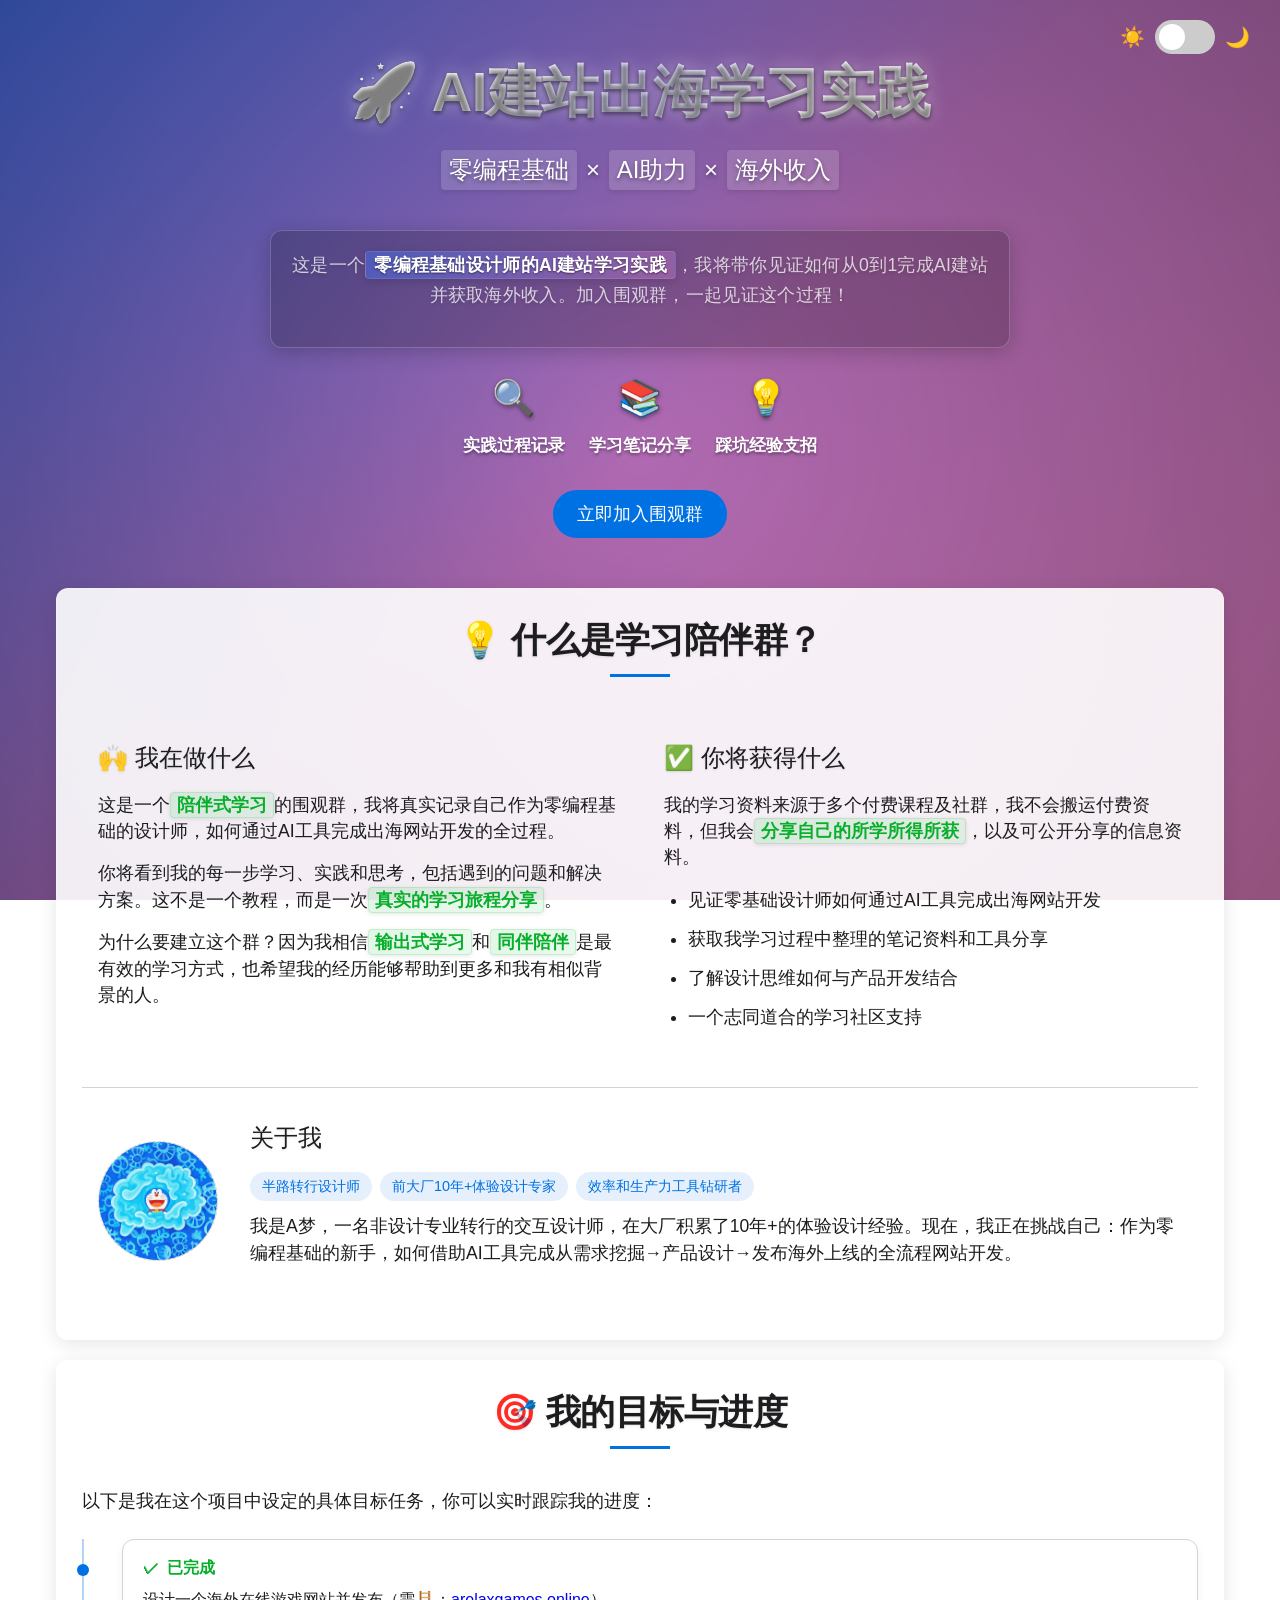
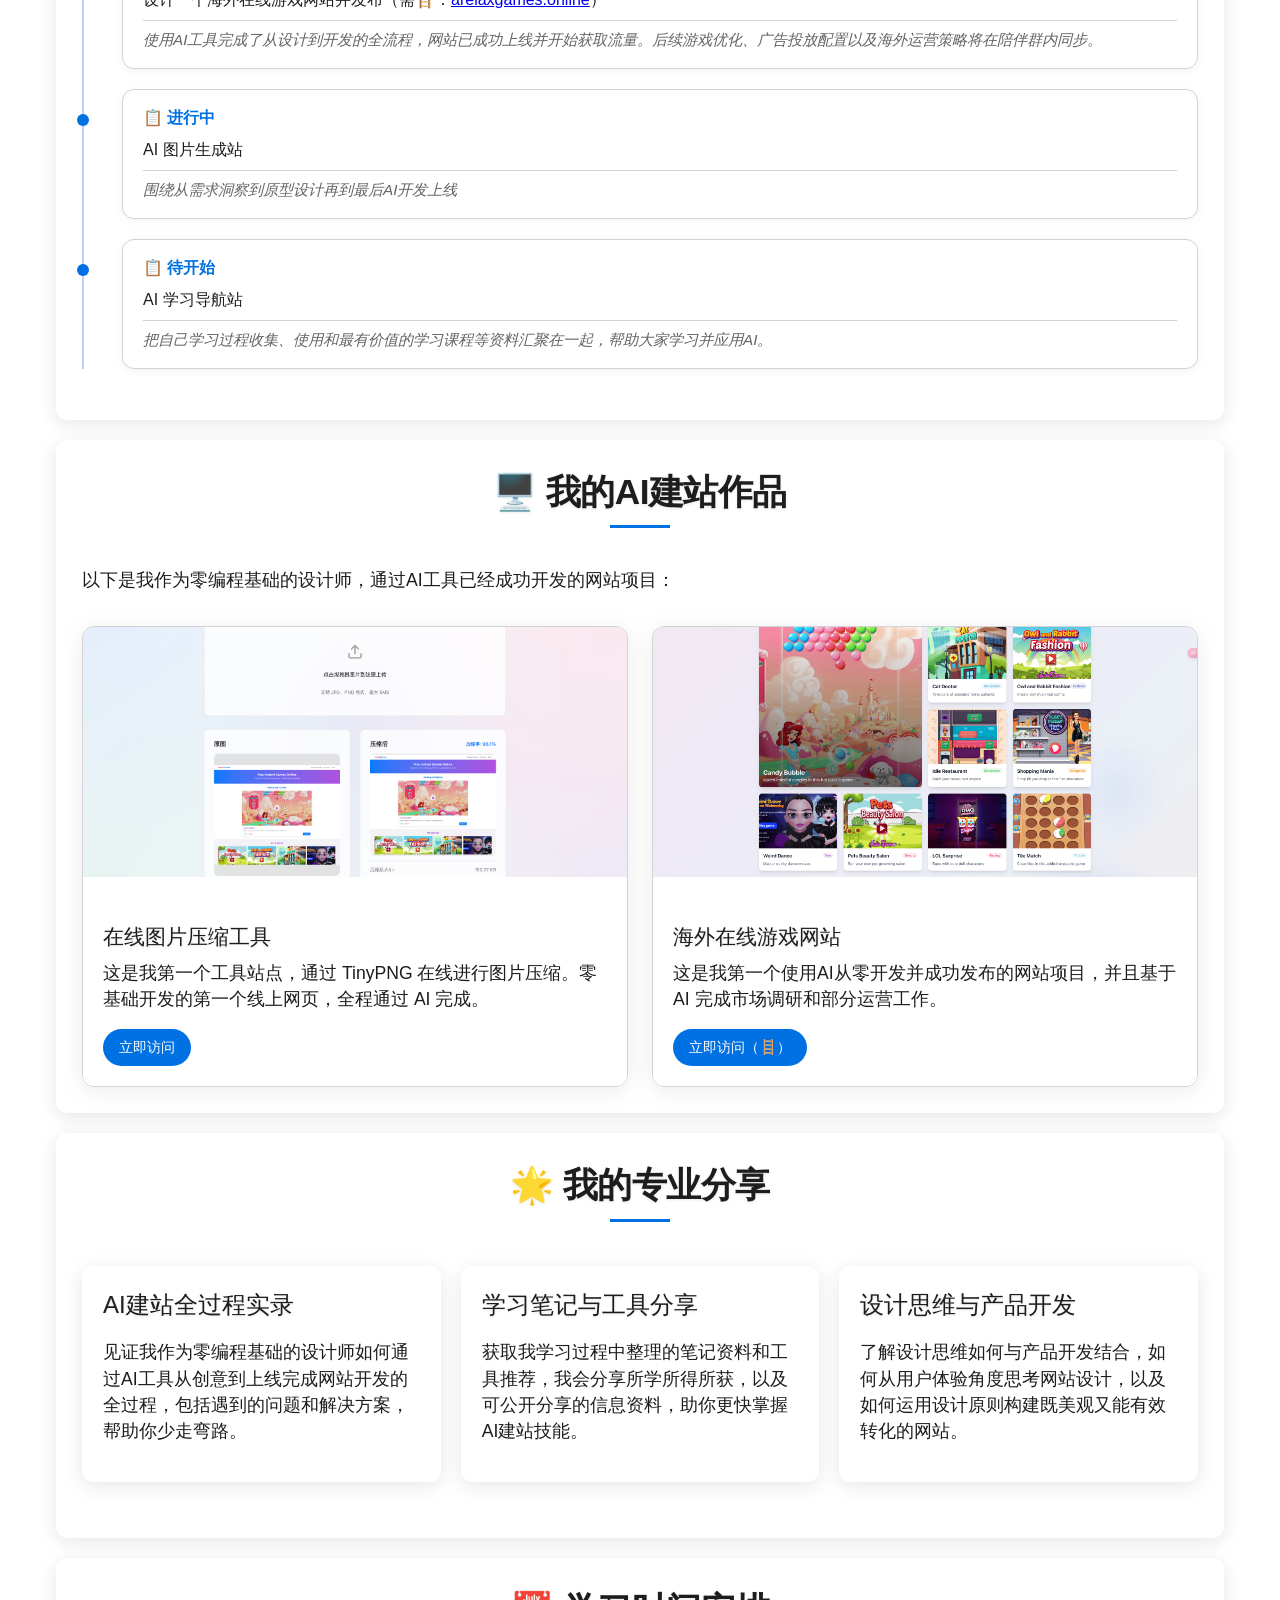
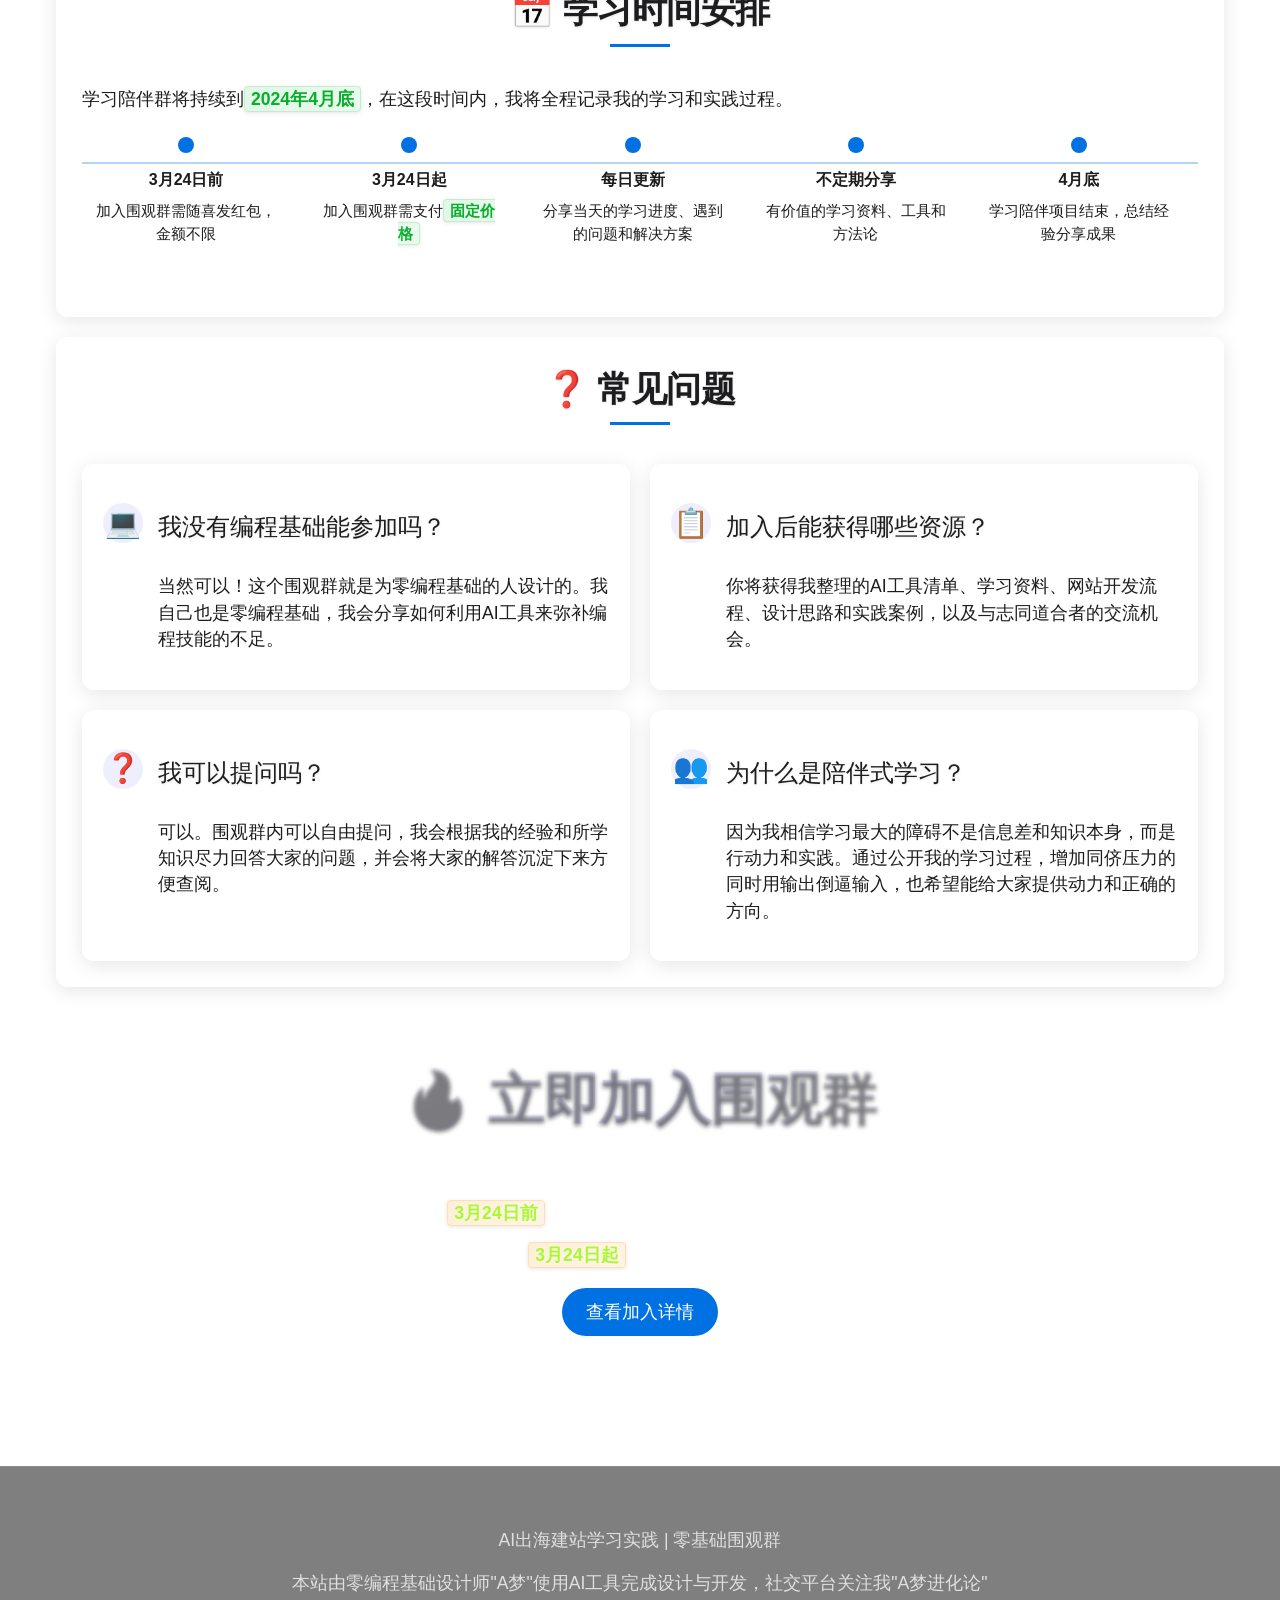
==== index.html @ 11a324f7 "给modal-content增加毛玻璃效果和90%透明度" ====
<!DOCTYPE html>
  <html lang="zh-CN">
  <head>
    <meta charset="UTF-8">
    <meta name="viewport" content="width=device-width, initial-scale=1.0">
    <title>AI出海建站学习实践 - 零基础围观群</title>
    <style>
      :root {
        /* Light Mode Colors */
        --primary-color: #0071e3;
        --secondary-color: #ff6b6b;
        --accent-color: #5e5ce6;
        --success-color: #07af2a;
        --warning-color: #a7fa33;
        --danger-color: #ff3b30;
        --bg-color: rgba(245, 245, 247, 0.8);
        --card-bg: #ffffff;
        --text-color: #1d1d1f;
        --light-text: #646464;
        --border-color: #d2d2d7;
        --border-radius: 12px;
        --box-shadow: 0 4px 24px rgba(0, 0, 0, 0.08);
        --transition: all 0.3s ease;
        --header-gradient-start: #4568dc;
        --header-gradient-mid: #b06ab3;
        --header-gradient-end: #d175b3;
        --highlight-color: #0071e3;
        --hero-text-color: rgba(255, 255, 255, 0.75);
        --glass-bg: rgba(255, 255, 255, 0.9);
        --glass-border: rgba(255, 255, 255, 0.2);
        --glass-shadow: 0 8px 32px rgba(0, 0, 0, 0.1);
        --accent-color-rgb: 94, 92, 230;
        --card-bg-rgb: 255, 255, 255;
      }
      
      [data-theme="dark"] {
        /* Dark Mode Colors */
        --primary-color: #0a84ff;
        --secondary-color: #ff6b6b;
        --accent-color: #bf5af2;
        --success-color: #30d158;
        --warning-color: #ffd60a;
        --danger-color: #ff453a;
        --bg-color: rgba(0, 0, 0, 0.8);
        --card-bg: #1c1c1e;
        --text-color: #ffffff;
        --light-text: #DEDDDE;
        --border-color: #38383a;
        --box-shadow: 0 4px 24px rgba(0, 0, 0, 0.2);
        --header-gradient-start: #000428;
        --header-gradient-mid: #004e92;
        --header-gradient-end: #2c3e50;
        --highlight-color: #ffffff;
        --hero-text-color: rgba(255, 255, 255, 0.95);
        --glass-bg: rgba(30, 30, 30, 0.9);
        --glass-border: rgba(255, 255, 255, 0.1);
        --glass-shadow: 0 8px 32px rgba(0, 0, 0, 0.2);
        --accent-color-rgb: 191, 90, 242;
        --card-bg-rgb: 28, 28, 30;
      }
      
      * {
        margin: 0;
        padding: 0;
        box-sizing: border-box;
      }
      
      html {
        scroll-behavior: smooth;
      }
      
      body {
        font-family: 'SF Pro Display', -apple-system, BlinkMacSystemFont, 'Segoe UI', Roboto, Oxygen, Ubuntu, Cantarell, 'Open Sans', 'Helvetica Neue', sans-serif;
        line-height: 1.5;
        color: var(--text-color);
        background-image: linear-gradient(135deg, var(--header-gradient-start), var(--header-gradient-mid), var(--header-gradient-end));
        background-attachment: fixed;
        background-size: cover;
        background-position: center;
        background-repeat: no-repeat;
        -webkit-font-smoothing: antialiased;
        transition: background-color 0.3s ease, color 0.3s ease;
        overflow-x: hidden;
        min-height: 100vh;
        position: relative;
      }
      
      body::before {
        content: '';
        position: fixed;
        top: 0;
        left: 0;
        width: 100%;
        height: 100%;
        pointer-events: none;
        background: radial-gradient(circle at center, transparent 0%, rgba(0, 0, 0, 0.3) 100%);
        z-index: 1;
      }
      
      .container {
        max-width: 1200px;
        margin: 0 auto;
        padding: 0 24px;
      }
      
      header {
        padding: 50px 0 30px;
        text-align: center;
        position: relative;
        width: 100%;
        transition: background-color 0.3s ease;
        overflow: hidden;
        z-index: 2;
        background: transparent;
        box-shadow: none;
      }
      
      header:before {
        content: none;
      }
      
      .header-content {
        position: relative;
        z-index: 2;
        animation: fadeInUp 1s ease-out;
        display: flex;
        flex-direction: column;
        justify-content: center;
        align-items: center;
        padding-bottom: 20px;
      }
      
      @keyframes fadeInUp {
        from {
          opacity: 0;
          transform: translateY(20px);
        }
        to {
          opacity: 1;
          transform: translateY(0);
        }
      }
      
      @keyframes titleGlow {
        0% {
          text-shadow: 0 0 10px rgba(255, 255, 255, 0.2), 0 0 20px rgba(255, 255, 255, 0.3), 0 0 30px rgba(255, 255, 255, 0.1);
        }
        50% {
          text-shadow: 0 0 15px rgba(255, 255, 255, 0.3), 0 0 25px rgba(255, 255, 255, 0.4), 0 0 35px rgba(255, 255, 255, 0.2);
        }
        100% {
          text-shadow: 0 0 10px rgba(255, 255, 255, 0.4), 0 0 20px rgba(255, 255, 255, 0.3), 0 0 30px rgba(255, 255, 255, 0.1);
        }
      }
      
      h1 {
        font-size: 3.5rem;
        font-weight: 700;
        margin-bottom: 1rem;
        background: linear-gradient(135deg, #ffffff 25%, #e0e0ff 50%, #ffffff 75%);
        -webkit-background-clip: text;
        background-clip: text;
        color: transparent;
        letter-spacing: -0.5px;
        text-shadow: 0 2px 4px rgba(0, 0, 0, 0.5), 0 0 20px rgba(255, 255, 255, 0.4);
        animation: titleGlow 3s ease-in-out infinite;
      }
      
      .subtitle {
        font-size: 1.5rem;
        margin-bottom: 1rem;
        color: white;
        font-weight: 400;
        text-shadow: 0 2px 4px rgba(0, 0, 0, 0.4);
      }
      
      .subtitle span {
        padding: 2px 8px;
        background: rgba(255, 255, 255, 0.15);
        border-radius: 4px;
        box-shadow: 0 2px 5px rgba(0, 0, 0, 0.1);
        display: inline-block;
        margin: 0 2px;
      }
      
      .header-cta {
        margin-top: 2rem;
      }
      
      .main-content {
        position: relative;
        z-index: 2;
        background: transparent;
        padding: 0 16px 40px;
        max-width: 1200px;
        margin: 0 auto;
        transition: var(--transition);
        pointer-events: auto;
      }
      
      @keyframes fadeIn {
        from {
          opacity: 0;
          transform: translateY(20px);
        }
        to {
          opacity: 1;
          transform: translateY(0);
        }
      }
      
      .card {
        background: var(--glass-bg);
        border-radius: var(--border-radius);
        box-shadow: 0 4px 20px rgba(0, 0, 0, 0.1);
        padding: 25px;
        margin-bottom: 20px;
        transition: var(--transition);
        border: 1px solid var(--glass-border);
        position: relative;
        overflow: hidden;
      }
      
      .card:hover {
        transform: translateY(-3px);
        box-shadow: 0 8px 30px rgba(0, 0, 0, 0.15);
      }
      
      .card h2, .card h3 {
        color: var(--text-color);
        text-shadow: 0 1px 3px rgba(0, 0, 0, 0.1);
      }
      
      .card p, .card li {
        color: var(--text-color);
        font-weight: 400;
      }
      
      .card:nth-child(1) { animation-delay: 0.1s; }
      .card:nth-child(2) { animation-delay: 0.2s; }
      .card:nth-child(3) { animation-delay: 0.3s; }
      .card:nth-child(4) { animation-delay: 0.4s; }
      .card:nth-child(5) { animation-delay: 0.5s; }
      
      h2 {
        font-size: 2.2rem;
        margin-bottom: 1.5rem;
        color: var(--text-color);
        font-weight: 600;
        letter-spacing: -0.5px;
      }
      
      h3 {
        font-size: 1.5rem;
        margin: 1.5rem 0 1rem;
        font-weight: 500;
        color: var(--text-color);
      }
      
      p {
        margin-bottom: 1rem;
        font-size: 1.1rem;
        color: var(--hero-text-color);
      }
      
      ul {
        margin-left: 1.5rem;
        margin-bottom: 1.5rem;
      }
      
      li {
        margin-bottom: 0.8rem;
        color: var(--light-text);
        font-size: 1.1rem;
      }
      
      .highlight {
        color: white;
        font-weight: 700;
        text-shadow: 0 1px 2px rgba(0, 0, 0, 0.5);
        background-image: linear-gradient(135deg, rgba(69, 104, 220, 0.6), rgba(176, 106, 179, 0.6));
        backdrop-filter: blur(4px);
        -webkit-backdrop-filter: blur(4px);
        padding: 3px 8px;
        border-radius: 4px;
        box-shadow: 0 2px 8px rgba(0, 0, 0, 0.15);
        border: 1px solid rgba(255, 255, 255, 0.1);
        transition: all 0.3s ease;
      }
      
      .highlight:hover {
        transform: translateY(-1px);
        box-shadow: 0 4px 12px rgba(0, 0, 0, 0.2);
      }
      
      [data-theme="dark"] .highlight {
        background-image: linear-gradient(135deg, rgba(0, 4, 40, 0.7), rgba(0, 78, 146, 0.7));
        box-shadow: 0 2px 8px rgba(0, 0, 0, 0.3);
        border: 1px solid rgba(255, 255, 255, 0.05);
      }
      
      .highlight-warning {
        color: var(--warning-color);
        font-weight: 600;
        background-image: linear-gradient(135deg, rgba(255, 149, 0, 0.15), rgba(255, 149, 0, 0.1));
        backdrop-filter: blur(2px);
        -webkit-backdrop-filter: blur(2px);
        padding: 2px 6px;
        border-radius: 4px;
        box-shadow: 0 1px 4px rgba(0, 0, 0, 0.1);
        border: 1px solid rgba(255, 149, 0, 0.2);
        transition: all 0.3s ease;
      }
      
      .highlight-success {
        color: var(--success-color);
        font-weight: 600;
        background-image: linear-gradient(135deg, rgba(52, 199, 89, 0.15), rgba(52, 199, 89, 0.1));
        backdrop-filter: blur(2px);
        -webkit-backdrop-filter: blur(2px);
        padding: 2px 6px;
        border-radius: 4px;
        box-shadow: 0 1px 4px rgba(0, 0, 0, 0.1);
        border: 1px solid rgba(52, 199, 89, 0.2);
        transition: all 0.3s ease;
      }
      
      .highlight-warning:hover, .highlight-success:hover {
        transform: translateY(-1px);
        box-shadow: 0 2px 8px rgba(0, 0, 0, 0.15);
      }
      
      [data-theme="dark"] .highlight-warning {
        background-image: linear-gradient(135deg, rgba(255, 149, 0, 0.2), rgba(255, 149, 0, 0.1));
        border: 1px solid rgba(255, 149, 0, 0.15);
      }
      
      [data-theme="dark"] .highlight-success {
        background-image: linear-gradient(135deg, rgba(52, 199, 89, 0.2), rgba(52, 199, 89, 0.1));
        border: 1px solid rgba(52, 199, 89, 0.15);
      }
      
      .cta-section {
        text-align: center;
        padding: 50px 0;
      }
      
      .qr-codes {
        display: flex;
        justify-content: center;
        flex-wrap: wrap;
        gap: 40px;
        margin-top: 30px;
      }
      
      .qr-code {
        text-align: center;
      }
      
      .qr-placeholder {
        width: 200px;
        height: 300px;
        background-color: rgba(128, 128, 128, 0.1);
        border-radius: var(--border-radius);
        display: flex;
        flex-direction: column;
        align-items: center;
        justify-content: center;
        margin-bottom: 16px;
        border: 1px dashed var(--border-color);
        overflow: hidden;
      }
      
      .qr-placeholder img {
        width: 100%;
        height: 100%;
        object-fit: contain;
      }
      
      .qr-text {
        font-size: 1rem;
        color: var(--light-text);
        margin-top: 8px;
      }
      
      .timeline {
        position: relative;
        margin: 40px 0;
        padding-left: 40px;
      }
      
      .timeline::before {
        content: "";
        position: absolute;
        left: 0;
        top: 0;
        bottom: 0;
        width: 2px;
        background-color: var(--primary-color);
        opacity: 0.3;
      }
      
      .timeline-item {
        position: relative;
        margin-bottom: 32px;
      }
      
      .timeline-item::before {
        content: "";
        position: absolute;
        left: -40px;
        top: 8px;
        width: 12px;
        height: 12px;
        border-radius: 50%;
        background-color: var(--primary-color);
      }
      
      .timeline-date {
        font-weight: 600;
        margin-bottom: 8px;
        color: var(--text-color);
      }
      
      .timeline-content {
        color: var(--light-text);
      }
      
      footer {
        text-align: center;
        padding: 60px 0;
        color: white;
        font-size: 1rem;
        background-color: rgba(0, 0, 0, 0.5);
        backdrop-filter: blur(10px);
        -webkit-backdrop-filter: blur(10px);
        margin-top: 40px;
        transition: background-color 0.3s ease;
        position: relative;
        z-index: 10;
        border-top: 1px solid rgba(255, 255, 255, 0.1);
      }
      
      footer h2 {
        color: white;
      }
      
      .button {
        display: inline-block;
        background-color: var(--primary-color);
        color: white;
        padding: 12px 24px;
        border-radius: 30px;
        text-decoration: none;
        font-weight: 500;
        transition: var(--transition);
        font-size: 1.1rem;
        cursor: pointer;
        border: none;
        position: relative;
        overflow: hidden;
        z-index: 1;
      }
      
      .button:before {
        content: '';
        position: absolute;
        top: 0;
        left: 0;
        width: 0;
        height: 100%;
        background: var(--accent-color);
        transition: all 0.4s ease-in-out;
        z-index: -1;
        border-radius: 30px;
      }
      
      .button:hover {
        transform: translateY(-2px);
        box-shadow: 0 7px 15px rgba(0, 0, 0, 0.2);
      }
      
      .button:hover:before {
        width: 100%;
      }
      
      .button-secondary {
        background-color: transparent;
        border: 1px solid var(--primary-color);
        color: var(--primary-color);
      }
      
      .button-secondary:hover {
        background-color: rgba(0, 113, 227, 0.1);
      }
      
      .grid {
        display: grid;
        grid-template-columns: repeat(auto-fit, minmax(300px, 1fr));
        gap: 20px;
        margin: 30px 0;
      }
      
      .grid-item {
        background: var(--glass-bg);
        backdrop-filter: blur(10px);
        -webkit-backdrop-filter: blur(10px);
        border-radius: var(--border-radius);
        box-shadow: 0 4px 20px rgba(0, 0, 0, 0.1);
        padding: 20px;
        transition: var(--transition);
        border: 1px solid var(--glass-border);
        position: relative;
        overflow: hidden;
      }
      
      .grid-item:hover {
        transform: translateY(-3px);
        box-shadow: 0 8px 30px rgba(0, 0, 0, 0.15);
      }
      
      .grid-item:nth-child(1) { animation-delay: 0.1s; }
      .grid-item:nth-child(2) { animation-delay: 0.2s; }
      .grid-item:nth-child(3) { animation-delay: 0.3s; }
      .grid-item:nth-child(4) { animation-delay: 0.4s; }
      
      .grid-item h3 {
        margin-top: 0;
      }
      
      .portfolio {
        display: grid;
        grid-template-columns: repeat(2, 1fr);
        gap: 24px;
        margin-top: 32px;
      }
      
      .portfolio-item {
        border-radius: var(--border-radius);
        overflow: hidden;
        box-shadow: var(--box-shadow);
        transition: var(--transition);
        border: 1px solid var(--border-color);
      }
      
      .portfolio-item:hover {
        transform: translateY(-5px);
        box-shadow: 0 8px 30px rgba(0, 0, 0, 0.12);
      }
      
      .portfolio-link {
        display: block;
        text-decoration: none;
        color: inherit;
      }
      
      .portfolio-image {
        width: 100%;
        height: 250px;
        background-color: rgba(128, 128, 128, 0.1);
        display: flex;
        align-items: center;
        justify-content: center;
        color: var(--light-text);
        cursor: pointer;
        position: relative;
        overflow: hidden;
      }
      
      .portfolio-image img {
        width: 100%;
        height: 100%;
        object-fit: cover;
        transition: transform 0.3s ease;
      }
      
      .portfolio-item:hover .portfolio-image img {
        transform: scale(1.05);
        filter: brightness(1.05);
      }
      
      .portfolio-content {
        padding: 20px;
        background-color: var(--card-bg);
        transition: background-color 0.3s ease;
      }
      
      .portfolio-title {
        font-size: 1.3rem;
        margin-bottom: 8px;
        font-weight: 500;
      }
      
      .tasks-timeline {
        position: relative;
        padding-left: 40px;
        margin: 25px 0;
      }
      
      .tasks-timeline::before {
        content: "";
        position: absolute;
        left: 0;
        top: 0;
        bottom: 0;
        width: 2px;
        background-color: var(--primary-color);
        opacity: 0.3;
      }
      
      .task-item {
        position: relative;
        margin-bottom: 20px;
        padding: 16px 20px;
        background-color: var(--card-bg);
        border-radius: var(--border-radius);
        box-shadow: 0 2px 8px rgba(0, 0, 0, 0.05);
        transition: var(--transition), background-color 0.3s ease;
        border: 1px solid var(--border-color);
      }
      
      .task-item:hover {
        box-shadow: 0 4px 12px rgba(0, 0, 0, 0.1);
      }
      
      .task-item::before {
        content: "";
        position: absolute;
        left: -46px;
        top: 24px;
        width: 12px;
        height: 12px;
        border-radius: 50%;
        background-color: var(--primary-color);
        z-index: 1;
      }
      
      .task-status {
        font-weight: 600;
        color: var(--primary-color);
        margin-bottom: 8px;
        display: flex;
        align-items: center;
      }
      
      .task-status.completed {
        color: var(--success-color);
      }
      
      .task-status.in-progress {
        color: var(--primary-color);
      }
      
      .task-status.completed::before {
        content: "✓";
        display: inline-block;
        margin-right: 8px;
        font-weight: bold;
      }
      
      .task-status.in-progress::before {
        content: "⟳";
        display: inline-color;
        margin-right: 8px;
        font-weight: bold;
      }
      
      .task-text {
        color: var(--text-color);
        font-weight: 500;
      }
      
      .task-note {
        margin-top: 8px;
        padding-top: 8px;
        border-top: 1px solid var(--border-color);
        font-size: 0.95rem;
        color: var(--light-text);
        font-style: italic;
      }
      
      .modal {
        display: none;
        position: fixed;
        z-index: 100;
        left: 0;
        top: 0;
        width: 100%;
        height: 100%;
        background-color: rgba(0, 0, 0, 0.5);
        align-items: center;
        justify-content: center;
      }
      
      .modal-content {
        background-color: rgba(var(--card-bg-rgb, 255, 255, 255), 0.9);
        backdrop-filter: blur(10px);
        -webkit-backdrop-filter: blur(10px);
        border-radius: var(--border-radius);
        padding: 40px;
        max-width: 700px;
        width: 90%;
        text-align: center;
        position: relative;
        transition: background-color 0.3s ease;
        max-height: 90vh;
        overflow-y: auto;
        border: 1px solid var(--glass-border);
        box-shadow: 0 10px 30px rgba(0, 0, 0, 0.15);
      }
      
      .close-modal {
        position: absolute;
        top: 20px;
        right: 20px;
        font-size: 24px;
        cursor: pointer;
        color: var(--light-text);
      }
      
      .section-title {
        text-align: center;
        margin-bottom: 25px;
      }
      
      .section-title h2 {
        display: inline-block;
        position: relative;
      }
      
      .section-title h2::after {
        content: "";
        position: absolute;
        bottom: -10px;
        left: 50%;
        transform: translateX(-50%);
        width: 60px;
        height: 3px;
        background-color: var(--primary-color);
      }
      
      .profile {
        display: flex;
        align-items: center;
        margin-bottom: 32px;
        padding:0 16px;
      }
      
      .profile-image {
        width: 120px;
        height: 120px;
        border-radius: 50%;
        background-color: rgba(128, 128, 128, 0.1);
        display: flex;
        align-items: center;
        justify-content: center;
        margin-right: 32px;
        flex-shrink: 0;
        border: 1px dashed var(--border-color);
        overflow: hidden;
      }
      
      .profile-image img {
        width: 100%;
        height: 100%;
        object-fit: cover;
      }
      
      .profile-info h3 {
        margin-top: 0;
      }
      
      .sticky-cta {
        position: fixed;
        bottom: 24px;
        right: 24px;
        z-index: 90;
        opacity: 0;
        visibility: hidden;
        transform: translateY(20px);
        transition: opacity 0.3s ease, transform 0.3s ease, visibility 0.3s;
      }
      
      .sticky-cta.visible {
        opacity: 1;
        visibility: visible;
        transform: translateY(0);
      }
      
      .flex-row {
        display: flex;
        gap: 32px;
        margin: 40px 0;
      }
      
      .flex-col {
        flex: 1;
      }
      
      .intro-section {
        display: flex;
        flex-wrap: wrap;
        gap: 48px;
        padding-left: 16px;
        padding-right: 16px;
      }
      
      .intro-left {
        flex: 1;
        min-width: 300px;
      }
      
      .intro-right {
        flex: 1;
        min-width: 300px;
      }
      
      .modal-qr-container {
        display: flex;
        justify-content: center;
        gap: 20px;
        margin-top: 20px;
        flex-wrap: wrap;
      }
      
      .qr-code {
        text-align: center;
        flex: 1;
        min-width: 160px;
        max-width: 250px;
      }
      
      .qr-placeholder {
        width: 100%;
        height: auto;
        aspect-ratio: 2/3;
        max-height: 300px;
        background-color: rgba(128, 128, 128, 0.1);
        border-radius: var(--border-radius);
        display: flex;
        flex-direction: column;
        align-items: center;
        justify-content: center;
        margin-bottom: 16px;
        border: 1px dashed var(--border-color);
        overflow: hidden;
      }
      
      .qr-placeholder img {
        width: 100%;
        height: 100%;
        object-fit: contain;
      }
      
      .qr-text {
        font-size: 1rem;
        color: var(--light-text);
        margin-top: 8px;
      }
      
      .theme-switch-wrapper {
        position: fixed;
        top: 20px;
        right: 20px;
        z-index: 100;
        display: flex;
        align-items: center;
      }
      
      .theme-switch {
        display: inline-block;
        height: 34px;
        position: relative;
        width: 60px;
      }
      
      .theme-switch input {
        display: none;
      }
      
      .slider {
        background-color: #ccc;
        bottom: 0;
        cursor: pointer;
        left: 0;
        position: absolute;
        right: 0;
        top: 0;
        transition: .4s;
        border-radius: 34px;
      }
      
      .slider:before {
        background-color: white;
        bottom: 4px;
        content: "";
        height: 26px;
        left: 4px;
        position: absolute;
        transition: .4s;
        width: 26px;
        border-radius: 50%;
      }
      
      input:checked + .slider {
        background-color: var(--primary-color);
      }
      
      input:checked + .slider:before {
        transform: translateX(26px);
      }
      
      .theme-icon {
        margin: 0 10px;
        font-size: 20px;
      }
      
      .value-prop {
        margin-top: 1.5rem;
        display: flex;
        justify-content: center;
        gap: 24px;
        flex-wrap: wrap;
      }
      
      .value-item {
        display: flex;
        flex-direction: column;
        align-items: center;
        text-align: center;
        max-width: 180px;
      }
      
      .value-icon {
        font-size: 2.2rem;
        margin-bottom: 0.5rem;
        color: white;
        text-shadow: 0 2px 4px rgba(0, 0, 0, 0.4);
        transition: transform 0.3s ease;
      }
      
      .value-item:hover .value-icon {
        transform: scale(1.1);
      }
      
      .value-text {
        font-weight: 600;
        font-size: 1.05rem;
        color: white;
        text-shadow: 0 2px 3px rgba(0, 0, 0, 0.4);
      }
      
      .hero-description {
        max-width: 740px;
        margin: 0 auto;
        font-size: 1.2rem;
        margin-top: 1.5rem;
        color: var(--hero-text-color);
        text-shadow: 0 2px 4px rgba(0, 0, 0, 0.2);
        line-height: 1.7;
        font-weight: 500;
        letter-spacing: 0.3px;
        padding: 20px;
        background: rgba(0, 0, 0, 0.2);
        border-radius: var(--border-radius);
        border: 1px solid rgba(255, 255, 255, 0.2);
        box-shadow: 0 4px 20px rgba(0, 0, 0, 0.2);
      }
      
      .badge {
        display: inline-block;
        padding: 4px 12px;
        border-radius: 20px;
        font-size: 0.9rem;
        font-weight: 500;
        margin-right: 8px;
        margin-bottom: 8px;
      }
      
      .badge-primary {
        background-color: rgba(0, 113, 227, 0.1);
        color: var(--primary-color);
      }
      
      .badge-success {
        background-color: rgba(52, 199, 89, 0.1);
        color: var(--success-color);
      }
      
      .badge-warning {
        background-color: rgba(255, 149, 0, 0.1);
        color: var(--warning-color);
      }
      
      .tags {
        display: flex;
        flex-wrap: wrap;
        margin-bottom: 4px;
      }
      
      .divider {
        height: 1px;
        background-color: var(--border-color);
        margin: 32px 0;
      }
      
      .portfolio-actions {
        display: flex;
        justify-content: space-between;
        align-items: center;
        margin-top: 16px;
      }
      
      .visit-button {
        display: inline-block;
        padding: 8px 16px;
        background-color: var(--primary-color);
        color: white;
        text-decoration: none;
        border-radius: 20px;
        font-size: 0.9rem;
        transition: var(--transition);
      }
      
      .visit-button:hover {
        background-color: var(--accent-color);
        transform: translateY(-2px);
      }
      
      /* Image lightbox */
      .lightbox {
        display: none;
        position: fixed;
        z-index: 1000;
        left: 0;
        top: 0;
        width: 100%;
        height: 100%;
        background-color: rgba(0, 0, 0, 0.9);
        align-items: center;
        justify-content: center;
      }
      
      .lightbox-content {
        max-width: 90%;
        max-height: 90%;
      }
      
      .lightbox-content img {
        width: 100%;
        height: 100%;
        object-fit: contain;
      }
      
      .close-lightbox {
        position: absolute;
        top: 20px;
        right: 30px;
        font-size: 30px;
        color: white;
        cursor: pointer;
      }
      
      /* Image upload instructions */
      .image-instructions {
        background-color: rgba(var(--accent-color-rgb), 0.1);
        border-radius: var(--border-radius);
        padding: 16px;
        margin-top: 16px;
        border: 1px dashed var(--border-color);
      }
      
      .image-instructions h4 {
        margin-top: 0;
        margin-bottom: 8px;
        color: var(--accent-color);
      }
      
      .image-instructions ul {
        margin-bottom: 0;
      }
      
      /* Improved timeline with arrows - horizontal for desktop */
      .horizontal-timeline {
        display: flex;
        justify-content: space-between;
        margin: 25px 0;
        position: relative;
        flex-wrap: wrap;
      }
      
      .horizontal-timeline::before {
        content: "";
        position: absolute;
        left: 0;
        top: 25px;
        width: 100%;
        height: 2px;
        background-color: var(--primary-color);
        opacity: 0.3;
        z-index: 0;
      }
      
      .horizontal-timeline-item {
        position: relative;
        flex: 1;
        min-width: 150px;
        text-align: center;
        padding: 0 25px 0 10px;
        margin-bottom: 20px;
        z-index: 1;
      }
      
      .horizontal-timeline-marker {
        width: 16px;
        height: 16px;
        border-radius: 50%;
        background-color: var(--primary-color);
        margin: 0 auto 15px;
        position: relative;
        z-index: 2;
      }
      
      .horizontal-timeline-date {
        font-weight: 600;
        margin-bottom: 8px;
        color: var(--text-color);
      }
      
      .horizontal-timeline-content {
        color: var(--text-color);
        font-size: 0.95rem;
      }
      
      /* Enhanced FAQ items with icons - responsive layout */
      .faq-container {
        display: grid;
        grid-template-columns: repeat(auto-fill, minmax(450px, 1fr));
        gap: 20px;
        margin-top: 25px;
      }
      
      .faq-item {
        background: var(--glass-bg);
        backdrop-filter: blur(10px);
        -webkit-backdrop-filter: blur(10px);
        border-radius: var(--border-radius);
        padding: 20px;
        box-shadow: 0 4px 20px rgba(0, 0, 0, 0.1);
        transition: var(--transition);
        border: 1px solid var(--glass-border);
        position: relative;
        overflow: hidden;
        height: 100%;
      }
      
      .faq-item:hover {
        transform: translateY(-3px);
        box-shadow: 0 8px 30px rgba(0, 0, 0, 0.15);
      }
      
      .faq-icon {
        font-size: 1.5rem;
        color: var(--primary-color);
        margin-right: 15px;
        width: 40px;
        height: 40px;
        background-color: rgba(var(--accent-color-rgb), 0.1);
        border-radius: 50%;
        display: flex;
        align-items: center;
        justify-content: center;
        flex-shrink: 0;
        transition: transform 0.3s ease, background-color 0.3s ease;
      }
      
      .faq-emoji {
        font-size: 1.8rem;
      }
      
      .faq-header {
        display: flex;
        align-items: center;
        margin-bottom: 12px;
      }
      
      .faq-content {
        padding-left: 55px;
      }
      
      .faq-item:hover .faq-icon {
        transform: scale(1.1) rotate(5deg);
        background-color: rgba(var(--accent-color-rgb), 0.2);
      }
      
      /* Payment QR Code styles */
      .payment-info {
        display: none;
        margin-top: 20px;
        padding: 20px;
        background-color: var(--card-bg);
        border-radius: var(--border-radius);
        border: 1px solid var(--border-color);
      }
      
      .payment-qr {
        display: flex;
        justify-content: center;
        margin: 20px 0;
      }
      
      .payment-note {
        text-align: center;
        color: var(--light-text);
        font-size: 0.9rem;
        margin-top: 10px;
      }
      
      @media (max-width: 768px) {
        h1 {
          font-size: 2.5rem;
        }
        
        h2 {
          font-size: 1.8rem;
        }
        
        header {
          padding: 40px 0 20px;
          height: auto;
        }
        
        .header-content {
          padding: 0 20px 20px;
        }
        
        .main-content {
          margin-top: 0;
          padding-top: 0;
        }
        
        .portfolio {
          grid-template-columns: 1fr;
        }
        
        .profile {
          flex-direction: column;
          text-align: center;
        }
        
        .profile-image {
          margin-right: 0;
          margin-bottom: 16px;
        }
        
        .card {
          padding: 24px;
        }
        
        .flex-row {
          flex-direction: column;
        }
        
        .modal-qr-container {
          gap: 16px;
        }
        
        .qr-code {
          min-width: 130px;
          max-width: 45%;
        }
        
        .qr-placeholder {
          aspect-ratio: 1/1.5;
        }
        
        .theme-switch-wrapper {
          top: 10px;
          right: 10px;
        }
        
        .horizontal-timeline {
          flex-direction: column;
        }
        
        .horizontal-timeline::before {
          width: 2px;
          height: 100%;
          left: 7px;
          top: 0;
        }
        
        .horizontal-timeline-item {
          text-align: left;
          padding-left: 30px;
          margin-bottom: 30px;
        }
        
        .horizontal-timeline-marker {
          position: absolute;
          left: 0;
          top: 0;
          margin: 0;
        }
        
        .faq-container {
          grid-template-columns: 1fr;
        }
        
        .hero-description {
          font-size: 1rem;
          padding: 15px;
          margin-top: 1rem;
        }
        
        .value-prop {
          margin-top: 1rem;
          gap: 15px;
        }
        
        .value-item {
          max-width: 100px;
        }
        
        .value-icon {
          font-size: 1.8rem;
        }
        
        .value-text {
          font-size: 0.9rem;
        }
      }
      
      /* 添加低高度屏幕适配 */
      @media (max-height: 700px) {
        .modal-content {
          padding: 30px 25px;
        }
        
        .modal-qr-container {
          margin-top: 15px;
        }
        
        .qr-placeholder {
          aspect-ratio: 1/1;
          max-height: 180px;
        }
        
        .qr-text {
          font-size: 0.9rem;
          margin-top: 5px;
        }
        
        .payment-note {
          font-size: 0.85rem;
        }
      }
    </style>
  </head>
  <body>
    <!-- Theme Switch -->
    <div class="theme-switch-wrapper">
      <span class="theme-icon">☀️</span>
      <label class="theme-switch">
        <input type="checkbox" id="theme-toggle">
        <span class="slider"></span>
      </label>
      <span class="theme-icon">🌙</span>
    </div>
    
    <header>
      <div class="container header-content">
        <h1>🚀 AI建站出海学习实践</h1>
        <p class="subtitle"><span>零编程基础</span> × <span>AI助力</span> × <span>海外收入</span></p>
        
        <div class="hero-description">
          <p>这是一个<span class="highlight">零编程基础设计师的AI建站学习实践</span>，我将带你见证如何从0到1完成AI建站并获取海外收入。加入围观群，一起见证这个过程！</p>
        </div>
        
        <div class="value-prop">
          <div class="value-item">
            <div class="value-icon">🔍</div>
            <div class="value-text">实践过程记录</div>
          </div>
          <div class="value-item">
            <div class="value-icon">📚</div>
            <div class="value-text">学习笔记分享</div>
          </div>
          <div class="value-item">
            <div class="value-icon">💡</div>
            <div class="value-text">踩坑经验支招</div>
          </div>
        </div>
        
        <div class="header-cta">
          <button class="button" onclick="openModal()">立即加入围观群</button>
        </div>
      </div>
    </header>
    
    <div class="container main-content">
      <div class="card">
        <div class="section-title">
          <h2>💡 什么是学习陪伴群？</h2>
        </div>
        <div class="intro-section">
          <div class="intro-left">
            <h3>🙌 我在做什么</h3>
            <p>这是一个<span class="highlight-success">陪伴式学习</span>的围观群，我将真实记录自己作为零编程基础的设计师，如何通过AI工具完成出海网站开发的全过程。</p>
            <p>你将看到我的每一步学习、实践和思考，包括遇到的问题和解决方案。这不是一个教程，而是一次<span class="highlight-success">真实的学习旅程分享</span>。</p>
            <p>为什么要建立这个群？因为我相信<span class="highlight-success">输出式学习</span>和<span class="highlight-success">同伴陪伴</span>是最有效的学习方式，也希望我的经历能够帮助到更多和我有相似背景的人。</p>
          </div>
          
          <div class="intro-right">
            <h3>✅ 你将获得什么</h3>
            <p>我的学习资料来源于多个付费课程及社群，我不会搬运付费资料，但我会<span class="highlight-success">分享自己的所学所得所获</span>，以及可公开分享的信息资料。</p>
            <ul>
              <li>见证零基础设计师如何通过AI工具完成出海网站开发</li>
              <li>获取我学习过程中整理的笔记资料和工具分享</li>
              <li>了解设计思维如何与产品开发结合</li>
              <li>一个志同道合的学习社区支持</li>
            </ul>
          </div>
        </div>
        
        <div class="divider"></div>
        
        <div class="profile">
          <div class="profile-image">
            <img id="profileImg" src="images/profile-photo.png" alt="个人头像">
            <div class="image-placeholder-text">头像</div>
          </div>
          <div class="profile-info">
            <h3>关于我</h3>
            <div class="tags">
              <span class="badge badge-primary">半路转行设计师</span>
              <span class="badge badge-primary">前大厂10年+体验设计专家</span>
              <span class="badge badge-primary">效率和生产力工具钻研者</span>
            </div>
            <p>我是A梦，一名非设计专业转行的交互设计师，在大厂积累了10年+的体验设计经验。现在，我正在挑战自己：作为零编程基础的新手，如何借助AI工具完成从需求挖掘→产品设计→发布海外上线的全流程网站开发。</p>
          </div>
        </div>
      </div>
      
      <div class="card">
        <div class="section-title">
          <h2>🎯 我的目标与进度</h2>
        </div>
        <p>以下是我在这个项目中设定的具体目标任务，你可以实时跟踪我的进度：</p>
        <div class="tasks-timeline">
          <div class="task-item">
            <div class="task-status completed">已完成</div>
            <div class="task-text">设计一个海外在线游戏网站并发布（需🪜：<a href="https://relaxgames.online" target="_blank">arelaxgames.online</a>）</div>
            <div class="task-note">使用AI工具完成了从设计到开发的全流程，网站已成功上线并开始获取流量。后续游戏优化、广告投放配置以及海外运营策略将在陪伴群内同步。</div>
          </div>
          <div class="task-item">
            <div class="task-status">📋 进行中</div>
            <div class="task-text">AI 图片生成站</div>
            <div class="task-note">围绕从需求洞察到原型设计再到最后AI开发上线</div>
          </div>
          <div class="task-item">
            <div class="task-status">📋 待开始</div>
            <div class="task-text">AI 学习导航站</div>
            <div class="task-note">把自己学习过程收集、使用和最有价值的学习课程等资料汇聚在一起，帮助大家学习并应用AI。</div>
          </div>
        </div>
      </div>
      
      <div class="card">
        <div class="section-title">
          <h2>🖥️ 我的AI建站作品</h2>
        </div>
        <p>以下是我作为零编程基础的设计师，通过AI工具已经成功开发的网站项目：</p>
        <div class="portfolio">
          <div class="portfolio-item">
            <div class="portfolio-image" onclick="openLightbox('portfolio1')">
              <img id="portfolio1Img" src="images/placeholder-project1.png" alt="海外在线游戏网站截图">
              <div class="image-placeholder-text">海外在线游戏网站截图</div>
            </div>
            <div class="portfolio-content">
              <h3 class="portfolio-title">在线图片压缩工具</h3>
              <p>这是我第一个工具站点，通过 TinyPNG 在线进行图片压缩。零基础开发的第一个线上网页，全程通过 AI 完成。</p>
              <div class="portfolio-actions">
                <a href="https://your-game-website-url.com" target="_blank" class="visit-button">立即访问</a>
              </div>
            </div>
          </div>
          <div class="portfolio-item">
            <div class="portfolio-image" onclick="openLightbox('portfolio2')">
              <img id="portfolio2Img" src="images/placeholder-project2.png" alt="第二个网站项目截图">
              <div class="image-placeholder-text">第二个网站项目截图</div>
            </div>
            <div class="portfolio-content">
              <h3 class="portfolio-title">海外在线游戏网站</h3>
              <p>这是我第一个使用AI从零开发并成功发布的网站项目，并且基于 AI 完成市场调研和部分运营工作。</p>
              <div class="portfolio-actions">
                <a href="https://your-portfolio-website-url.com" target="_blank" class="visit-button">立即访问（🪜）</a>
              </div>
            </div>
          </div>
        </div>
      </div>
      
      <div class="card">
        <div class="section-title">
          <h2>🌟 我的专业分享</h2>
        </div>
        <div class="grid">
          <div class="grid-item">
            <h3>AI建站全过程实录</h3>
            <p>见证我作为零编程基础的设计师如何通过AI工具从创意到上线完成网站开发的全过程，包括遇到的问题和解决方案，帮助你少走弯路。</p>
          </div>
          <div class="grid-item">
            <h3>学习笔记与工具分享</h3>
            <p>获取我学习过程中整理的笔记资料和工具推荐，我会分享所学所得所获，以及可公开分享的信息资料，助你更快掌握AI建站技能。</p>
          </div>
          <div class="grid-item">
            <h3>设计思维与产品开发</h3>
            <p>了解设计思维如何与产品开发结合，如何从用户体验角度思考网站设计，以及如何运用设计原则构建既美观又能有效转化的网站。</p>
          </div>
        </div>
      </div>
      
      <div class="card">
        <div class="section-title">
          <h2>📅 学习时间安排</h2>
        </div>
        <p>学习陪伴群将持续到<span class="highlight-success">2024年4月底</span>，在这段时间内，我将全程记录我的学习和实践过程。</p>
        
        <div class="horizontal-timeline">
          <div class="horizontal-timeline-item">
            <div class="horizontal-timeline-marker"></div>
            <div class="horizontal-timeline-date">3月24日前</div>
            <div class="horizontal-timeline-content">加入围观群需随喜发红包，金额不限</div>
          </div>
          <div class="horizontal-timeline-item">
            <div class="horizontal-timeline-marker"></div>
            <div class="horizontal-timeline-date">3月24日起</div>
            <div class="horizontal-timeline-content">加入围观群需支付<span class="highlight-success">固定价格</span></div>
          </div>
          <div class="horizontal-timeline-item">
            <div class="horizontal-timeline-marker"></div>
            <div class="horizontal-timeline-date">每日更新</div>
            <div class="horizontal-timeline-content">分享当天的学习进度、遇到的问题和解决方案</div>
          </div>
          <div class="horizontal-timeline-item">
            <div class="horizontal-timeline-marker"></div>
            <div class="horizontal-timeline-date">不定期分享</div>
            <div class="horizontal-timeline-content">有价值的学习资料、工具和方法论</div>
          </div>
          <div class="horizontal-timeline-item">
            <div class="horizontal-timeline-marker"></div>
            <div class="horizontal-timeline-date">4月底</div>
            <div class="horizontal-timeline-content">学习陪伴项目结束，总结经验分享成果</div>
          </div>
        </div>
      </div>
      
      <div class="card">
        <div class="section-title">
          <h2>❓ 常见问题</h2>
        </div>
        
        <div class="faq-container">
          <div class="faq-item">
            <div class="faq-header">
              <div class="faq-icon">
                <span class="faq-emoji">💻</span>
              </div>
              <h3>我没有编程基础能参加吗？</h3>
            </div>
            <div class="faq-content">
              <p>当然可以！这个围观群就是为零编程基础的人设计的。我自己也是零编程基础，我会分享如何利用AI工具来弥补编程技能的不足。</p>
            </div>
          </div>
          
          <div class="faq-item">
            <div class="faq-header">
              <div class="faq-icon">
                <span class="faq-emoji">📋</span>
              </div>
              <h3>加入后能获得哪些资源？</h3>
            </div>
            <div class="faq-content">
              <p>你将获得我整理的AI工具清单、学习资料、网站开发流程、设计思路和实践案例，以及与志同道合者的交流机会。</p>
            </div>
          </div>
          
          <div class="faq-item">
            <div class="faq-header">
              <div class="faq-icon">
                <span class="faq-emoji">❓</span>
              </div>
              <h3>我可以提问吗？</h3>
            </div>
            <div class="faq-content">
              <p>可以。围观群内可以自由提问，我会根据我的经验和所学知识尽力回答大家的问题，并会将大家的解答沉淀下来方便查阅。</p>
            </div>
          </div>
          
          <div class="faq-item">
            <div class="faq-header">
              <div class="faq-icon">
                <span class="faq-emoji">👥</span>
              </div>
              <h3>为什么是陪伴式学习？</h3>
            </div>
            <div class="faq-content">
              <p>因为我相信学习最大的障碍不是信息差和知识本身，而是行动力和实践。通过公开我的学习过程，增加同侪压力的同时用输出倒逼输入，也希望能给大家提供动力和正确的方向。</p>
            </div>
          </div>
        </div>
      </div>
      
      <div class="cta-section">
        <h1>🔥 立即加入围观群</h1>
        <p>添加我的微信，备注"AI建站"，即可加入围观群</p>
        <p><span class="highlight-warning">3月24日前</span>：随喜发红包即可加入（金额不限）</p>
        <p><span class="highlight-warning">3月24日起</span>：固定价格加入</p>
        
        <div style="margin-top: 20px;">
          <button class="button" onclick="openModal()">查看加入详情</button>
        </div>
      </div>
    </div>
    
    <footer>
      <div class="container">
        <p>AI出海建站学习实践 | 零基础围观群</p>
        <p>本站由零编程基础设计师"A梦"使用AI工具完成设计与开发，社交平台关注我"A梦进化论"</p>
      </div>
    </footer>
    
    <!-- Modal -->
    <div id="joinModal" class="modal">
      <div class="modal-content">
        <span class="close-modal" onclick="closeModal()">&times;</span>
        <h2>加入AI出海建站围观群</h2>
        
        
        <div class="modal-qr-container">
          <div class="qr-code">
            <div class="qr-placeholder">
              <img id="modalWechatQRCode" src="images/wechat-qr.png" alt="微信二维码">
              <div class="image-placeholder-text">微信二维码</div>
            </div>
            <p class="qr-text">扫码添加微信</p>
            <p class="qr-text">备注：<span class="highlight-success">围观</span></p>
          </div>
          
          <div class="qr-code">
            <div class="qr-placeholder">
              <img id="modalPaymentQRCode" src="images/payment-qr.png" alt="付款二维码">
              <div class="image-placeholder-text">付款二维码</div>
            </div>
            <p class="qr-text">付款二维码</p>
          </div>
        </div>
        
        <div style="margin-top: 24px;">
          <p class="payment-note" ><span class="highlight-success">3月24日前</span>：随喜发红包即可加入（金额不限）</p>
          <p class="payment-note" ><span class="highlight-success">3月24日起</span>：固定价格加入</p>
          <p class="payment-note" style="margin-top: 10px;">支付成功后，请将付款截图发送给我，我会在 3月23日 周日将你拉入群</p>
        </div>
        
        <button class="button" style="margin-top: 24px;" onclick="closeModal()">我知道了</button>
      </div>
    </div>
    
    <!-- Sticky CTA Button -->
    <div class="sticky-cta">
      <button class="button" onclick="openModal()">加入围观群</button>
    </div>
    
    <!-- Lightbox for portfolio images -->
    <div id="lightbox" class="lightbox">
      <span class="close-lightbox" onclick="closeLightbox()">&times;</span>
      <div class="lightbox-content">
        <img id="lightboxImg" src="" alt="项目大图">
      </div>
    </div>
    
    <script>
      // Theme Toggle
      const themeToggle = document.getElementById('theme-toggle');
      
      // Check for saved theme preference or use preferred color scheme
      const savedTheme = localStorage.getItem('theme');
      const prefersDark = window.matchMedia('(prefers-color-scheme: dark)').matches;
      
      // Set initial theme
      if (savedTheme === 'dark' || (!savedTheme && prefersDark)) {
        document.body.setAttribute('data-theme', 'dark');
        themeToggle.checked = true;
      }
      
      // Theme switch event listener
      themeToggle.addEventListener('change', function() {
        if (this.checked) {
          document.body.setAttribute('data-theme', 'dark');
          localStorage.setItem('theme', 'dark');
        } else {
          document.body.removeAttribute('data-theme');
          localStorage.setItem('theme', 'light');
        }
      });
      
      // Modal Functions
      function openModal() {
        document.getElementById('joinModal').style.display = 'flex';
      }
      
      function closeModal() {
        document.getElementById('joinModal').style.display = 'none';
      }
      
      // Close modal when clicking outside of it
      window.onclick = function(event) {
        const modal = document.getElementById('joinModal');
        if (event.target === modal) {
          closeModal();
        }
      }
      
      // Lightbox Functions
      function openLightbox(imageId) {
        const lightbox = document.getElementById('lightbox');
        const lightboxImg = document.getElementById('lightboxImg');
        const sourceImg = document.getElementById(imageId + 'Img');
        
        lightboxImg.src = sourceImg.src;
        lightbox.style.display = 'flex';
        
        // Prevent body scrolling when lightbox is open
        document.body.style.overflow = 'hidden';
      }
      
      function closeLightbox() {
        document.getElementById('lightbox').style.display = 'none';
        document.body.style.overflow = 'auto';
      }
      
      // Close lightbox when clicking outside the image
      document.getElementById('lightbox').addEventListener('click', function(event) {
        if (event.target === this) {
          closeLightbox();
        }
      });
      
      // Handle image loading
      document.addEventListener('DOMContentLoaded', function() {
        // Check if images are loaded, if not, show placeholders
        const images = document.querySelectorAll('img');
        
        images.forEach(img => {
          // Show placeholder text if image fails to load
          img.addEventListener('error', function() {
            this.style.display = 'none';
            this.nextElementSibling.style.display = 'block';
          });
          
          // Hide placeholder text when image loads successfully
          img.addEventListener('load', function() {
            this.style.display = 'block';
            if (this.nextElementSibling && this.nextElementSibling.classList.contains('image-placeholder-text')) {
              this.nextElementSibling.style.display = 'none';
            }
          });
        });
        
        // Handle scroll for sticky CTA button
        const stickyCta = document.querySelector('.sticky-cta');
        const scrollThreshold = window.innerHeight * 0.5; // Show after scrolling 50% of viewport height
        
        window.addEventListener('scroll', function() {
          if (window.scrollY > scrollThreshold) {
            stickyCta.classList.add('visible');
          } else {
            stickyCta.classList.remove('visible');
          }
        });
        
        // Check initial scroll position
        if (window.scrollY > scrollThreshold) {
          stickyCta.classList.add('visible');
        }
      });
      
      // Unified CTA Functions - removing the separate toggle functions
      function toggleQRCode() {
        openModal();
      }
      
      function togglePayment() {
        openModal();
      }
    </script>
  </body>
</html>
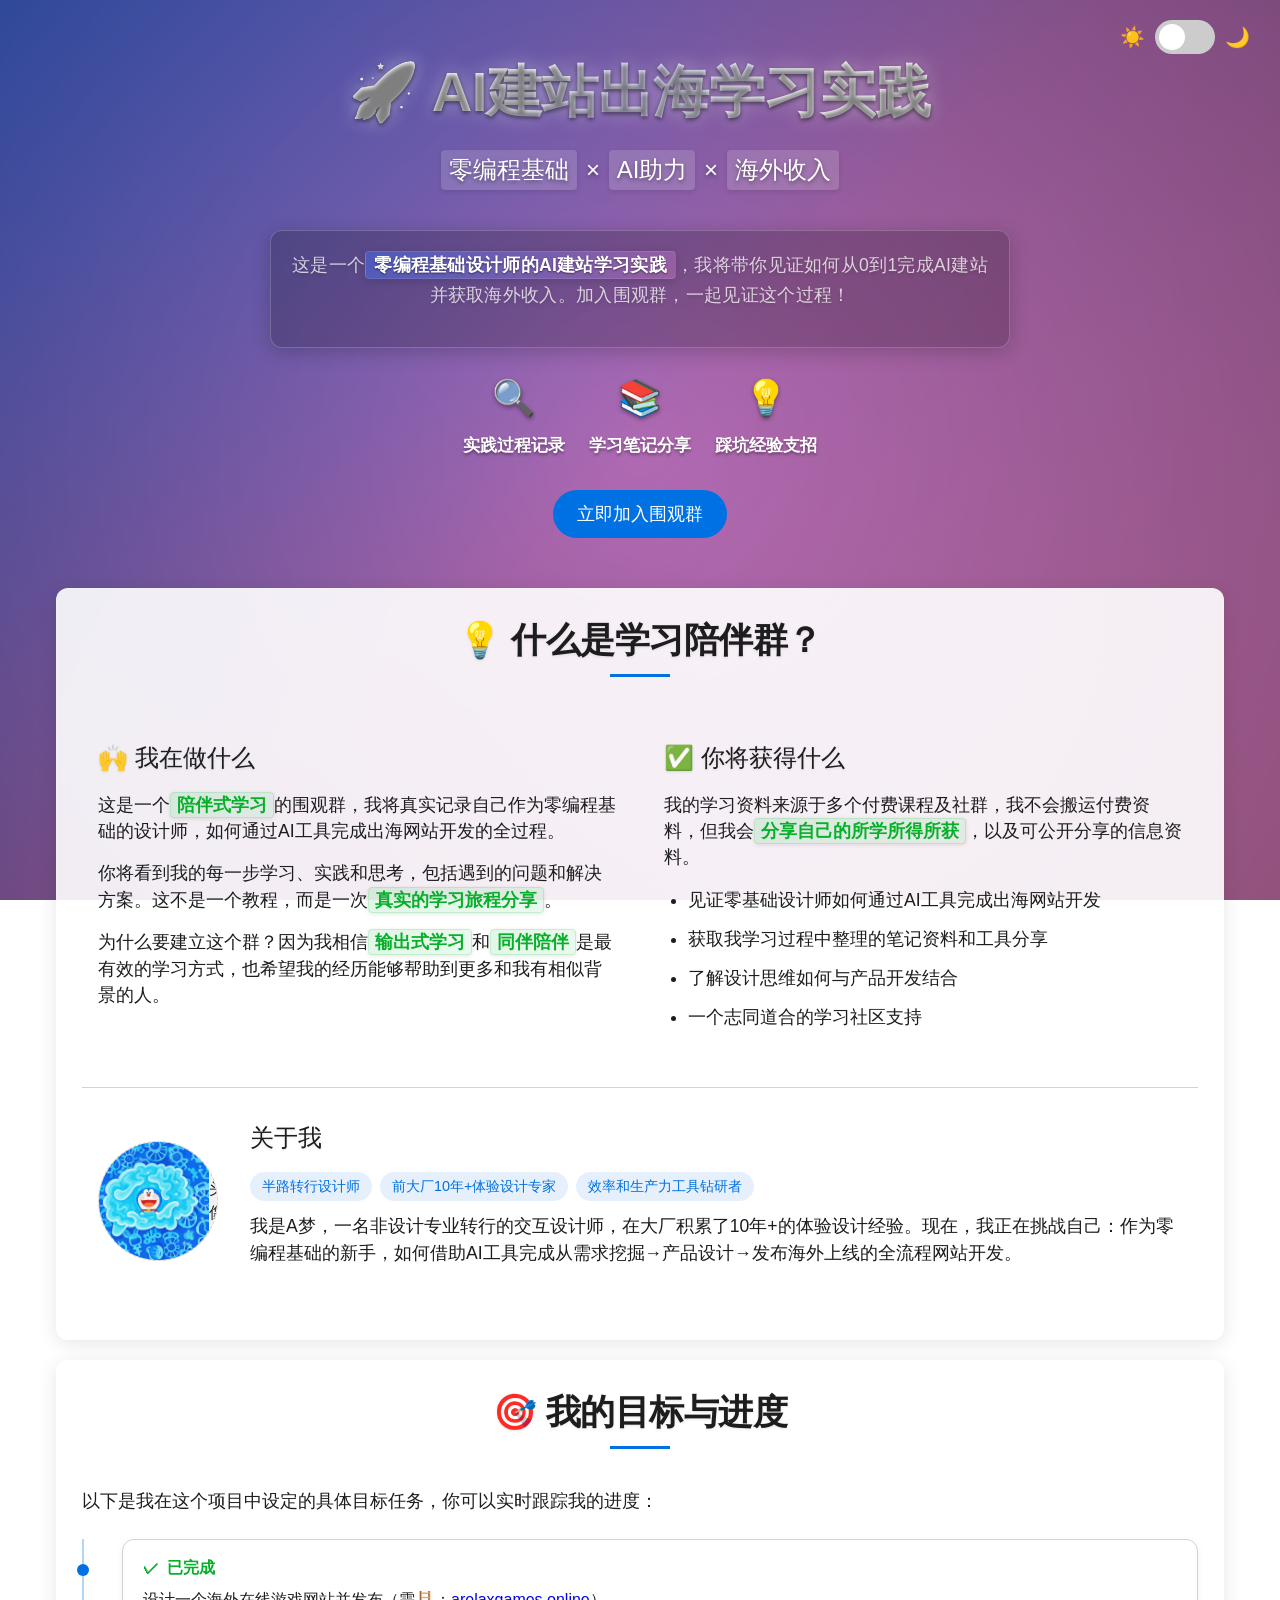
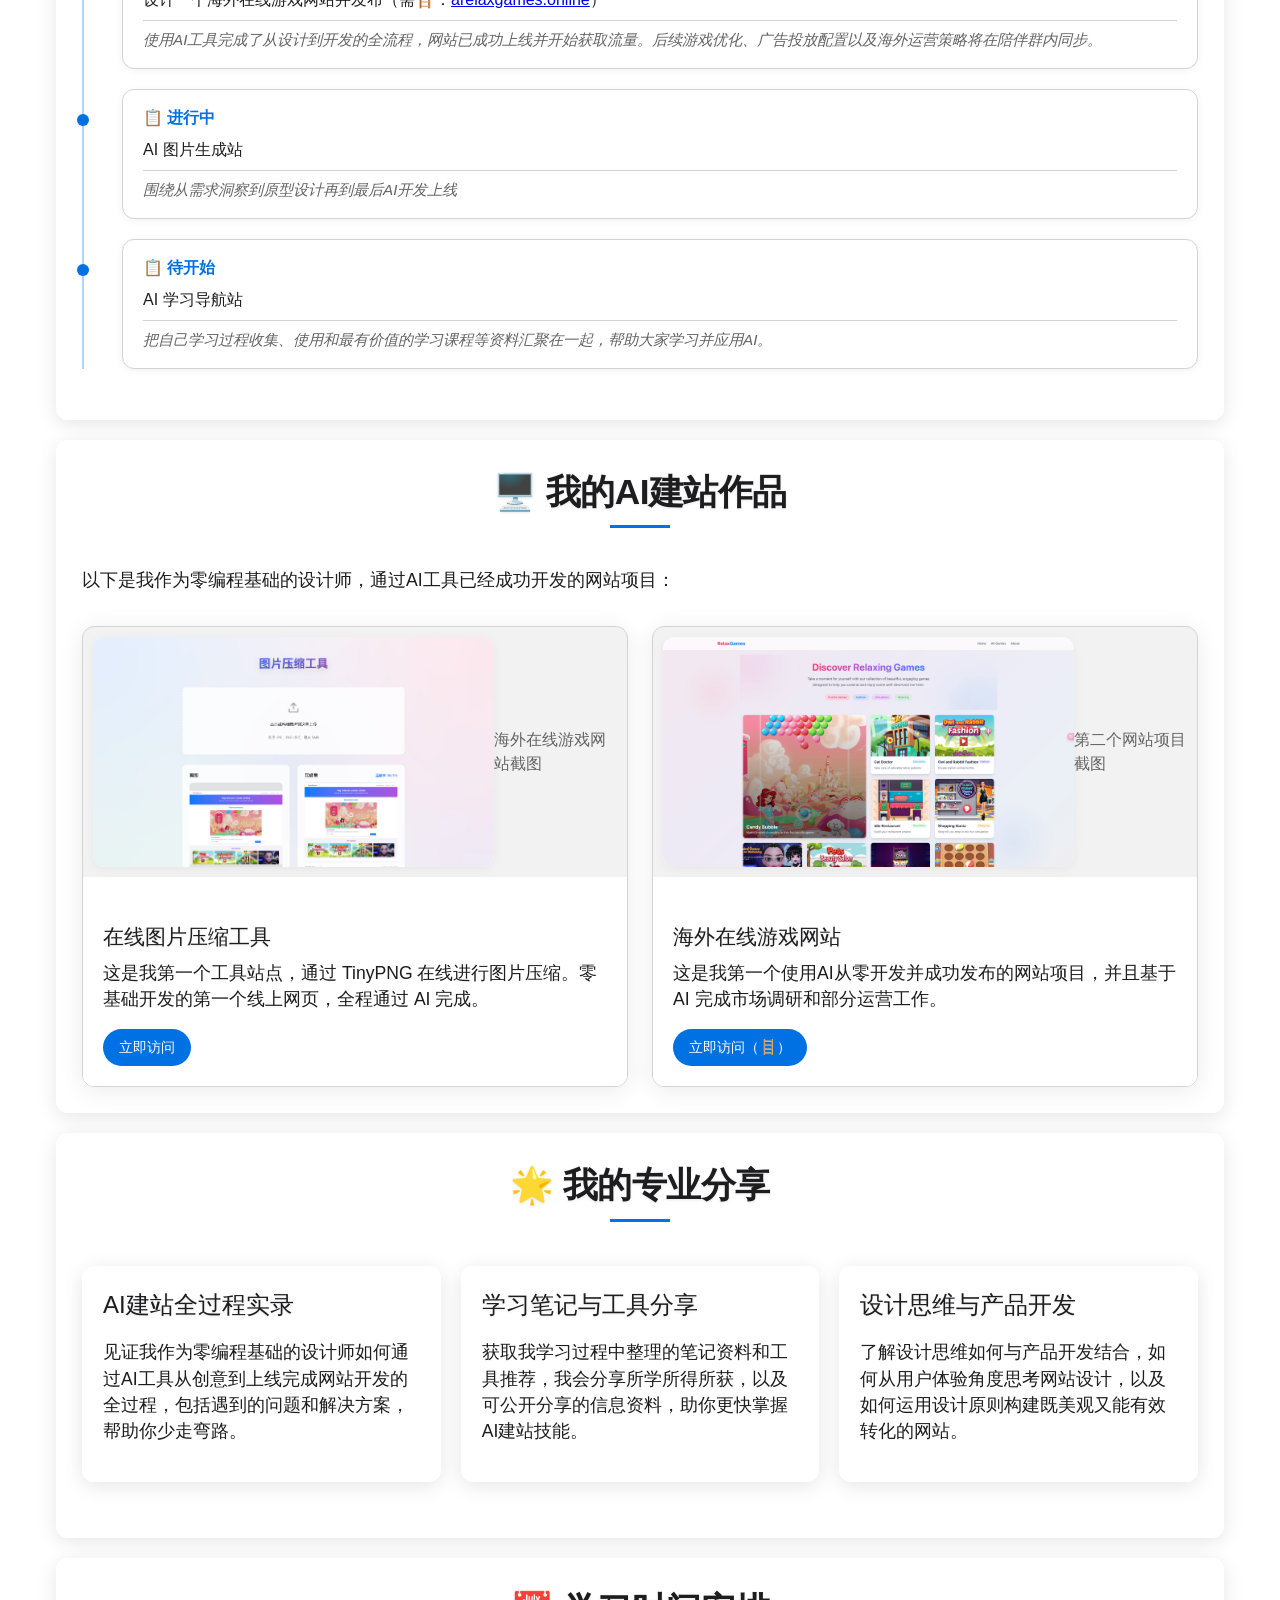
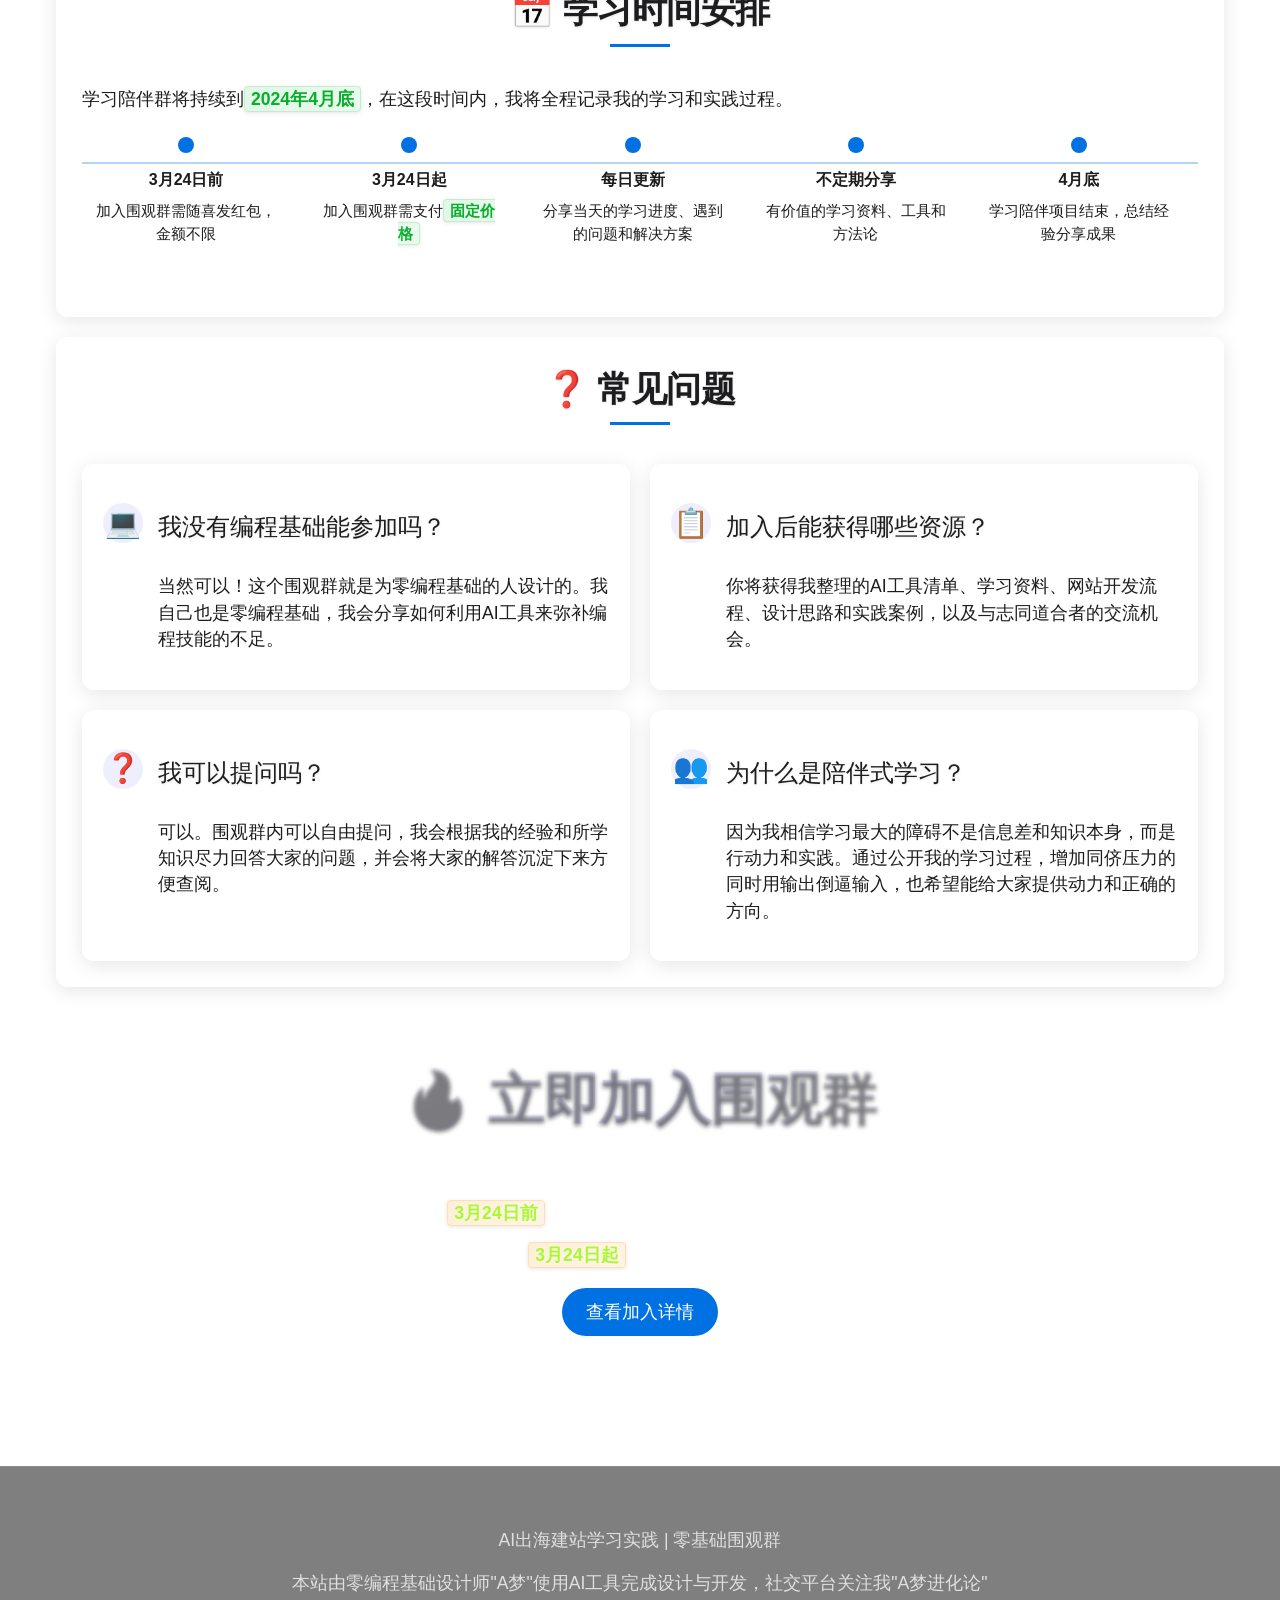
==== commit 77ef02db: "修改portfolio图片显示样式，设置为宽度100%并显示图片顶部" ====
--- a/index.html
+++ b/index.html
@@ -565,18 +565,28 @@
         cursor: pointer;
         position: relative;
         overflow: hidden;
+        padding: 10px;
       }
       
       .portfolio-image img {
         width: 100%;
         height: 100%;
         object-fit: cover;
+        object-position: top center;
         transition: transform 0.3s ease;
+        border-radius: var(--border-radius);
+        background-color: #ffffff;
+        box-shadow: 0 2px 10px rgba(0, 0, 0, 0.05);
+      }
+      
+      [data-theme="dark"] .portfolio-image img {
+        background-color: #2c2c2e;
+        box-shadow: 0 2px 10px rgba(0, 0, 0, 0.2);
       }
       
       .portfolio-item:hover .portfolio-image img {
-        transform: scale(1.05);
-        filter: brightness(1.05);
+        transform: scale(1.02);
+        filter: brightness(1.03);
       }
       
       .portfolio-content {
@@ -1481,7 +1491,7 @@
               <h3 class="portfolio-title">在线图片压缩工具</h3>
               <p>这是我第一个工具站点，通过 TinyPNG 在线进行图片压缩。零基础开发的第一个线上网页，全程通过 AI 完成。</p>
               <div class="portfolio-actions">
-                <a href="https://your-game-website-url.com" target="_blank" class="visit-button">立即访问</a>
+                <a href="https://a-image-compress.vercel.app/" target="_blank" class="visit-button">立即访问</a>
               </div>
             </div>
           </div>
@@ -1494,7 +1504,7 @@
               <h3 class="portfolio-title">海外在线游戏网站</h3>
               <p>这是我第一个使用AI从零开发并成功发布的网站项目，并且基于 AI 完成市场调研和部分运营工作。</p>
               <div class="portfolio-actions">
-                <a href="https://your-portfolio-website-url.com" target="_blank" class="visit-button">立即访问（🪜）</a>
+                <a href="https://relaxgames.online/" target="_blank" class="visit-button">立即访问（🪜）</a>
               </div>
             </div>
           </div>
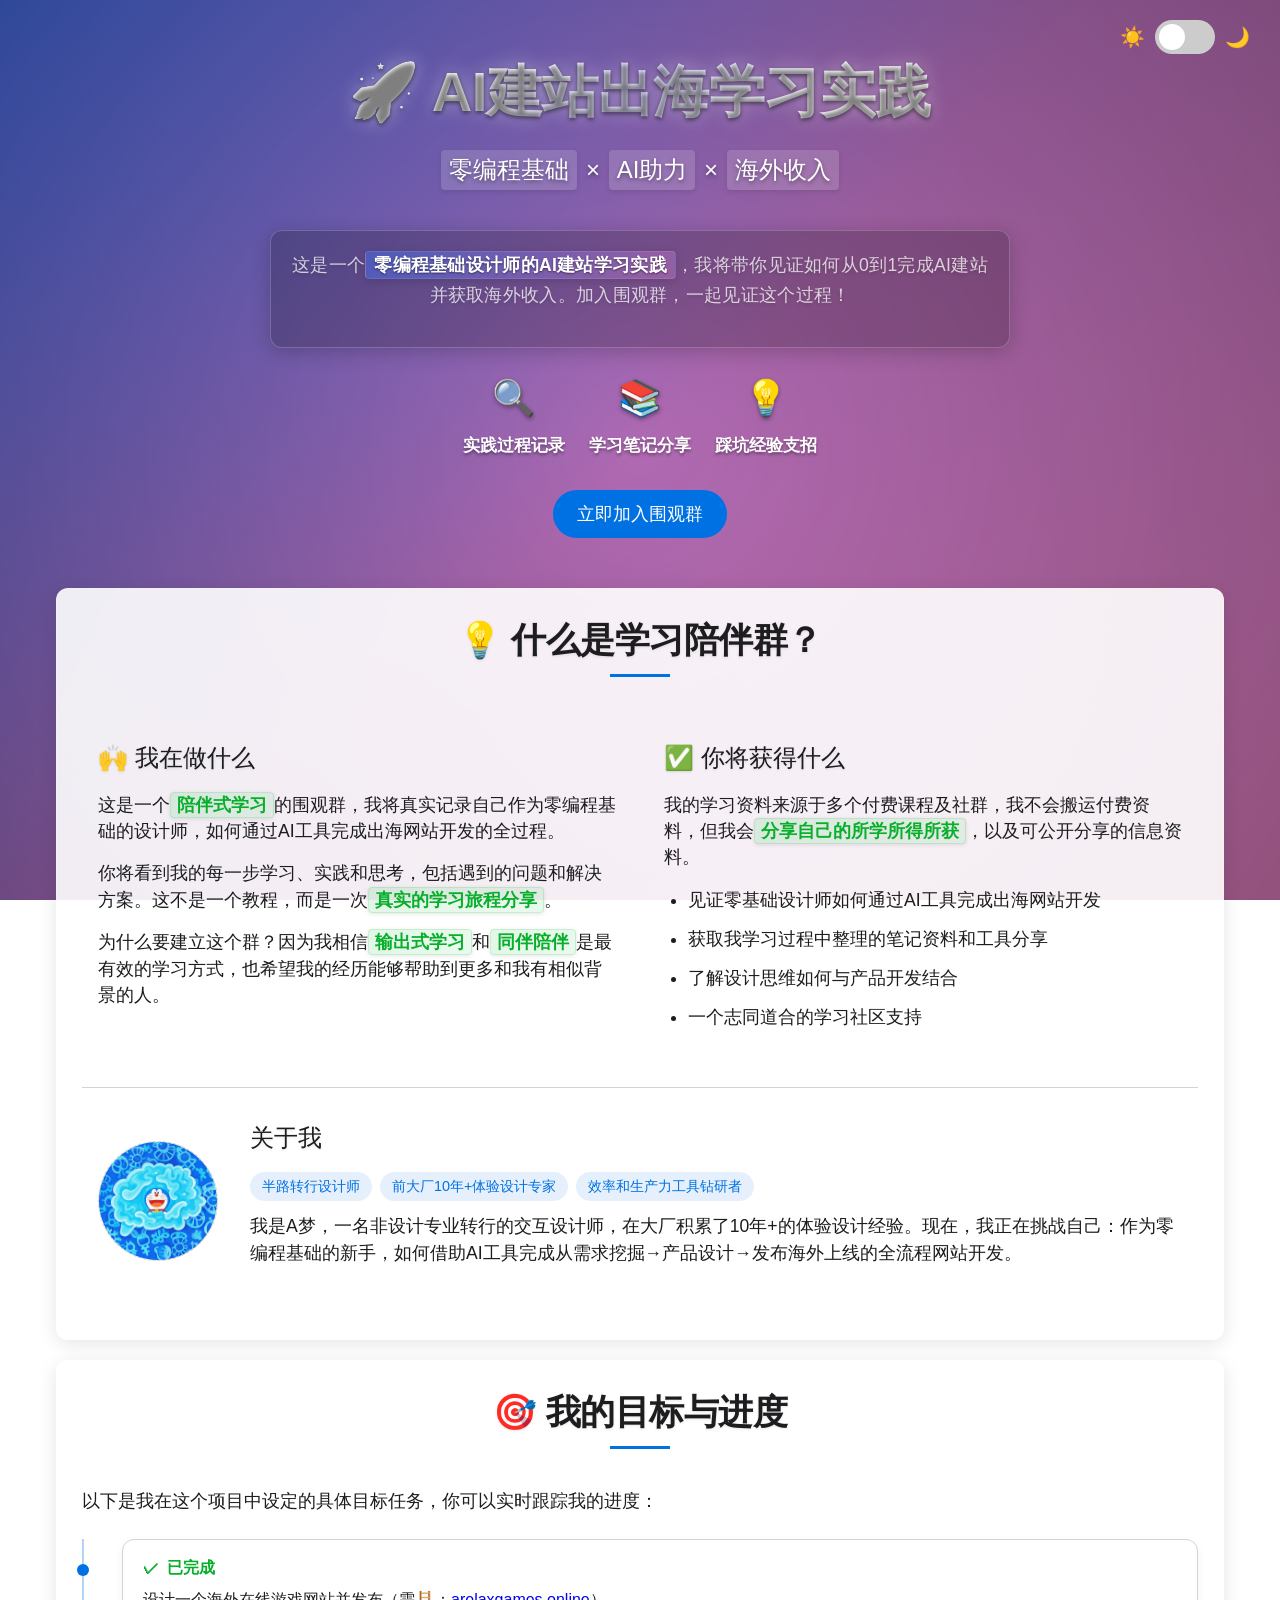
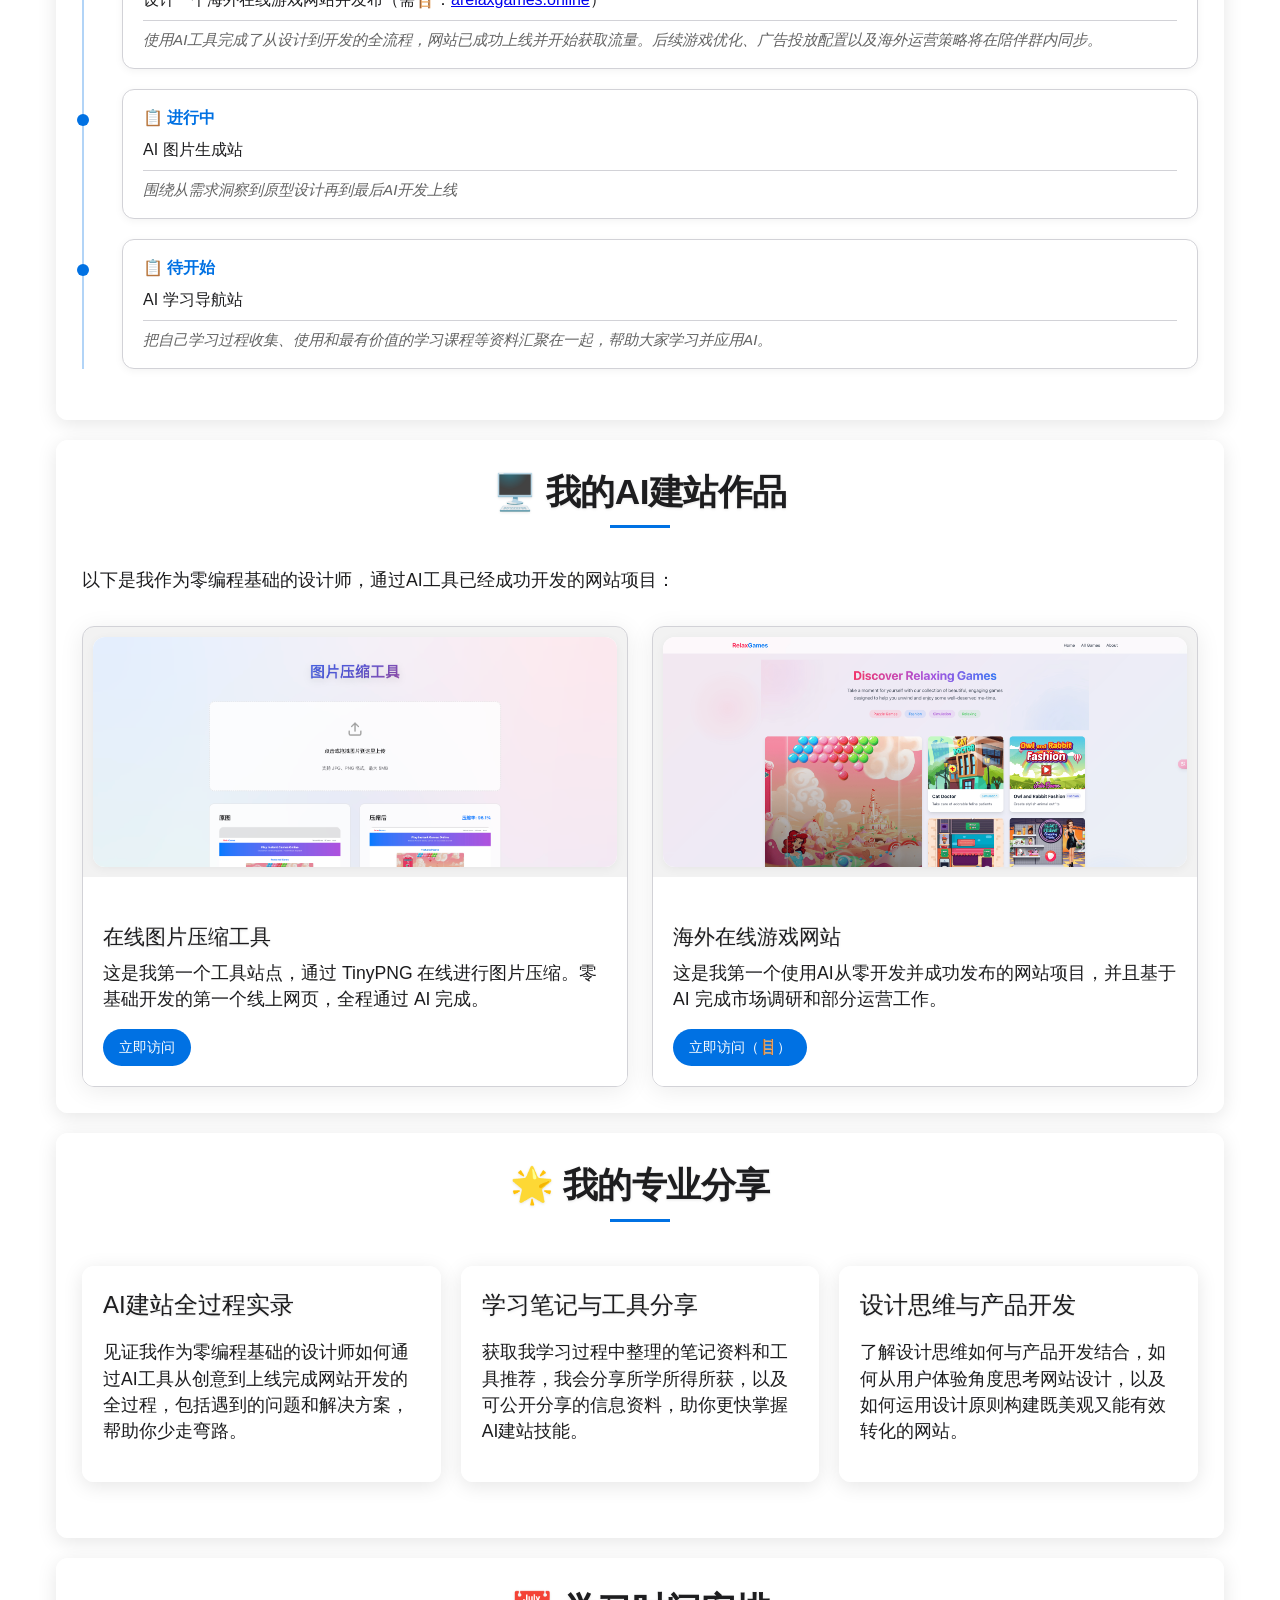
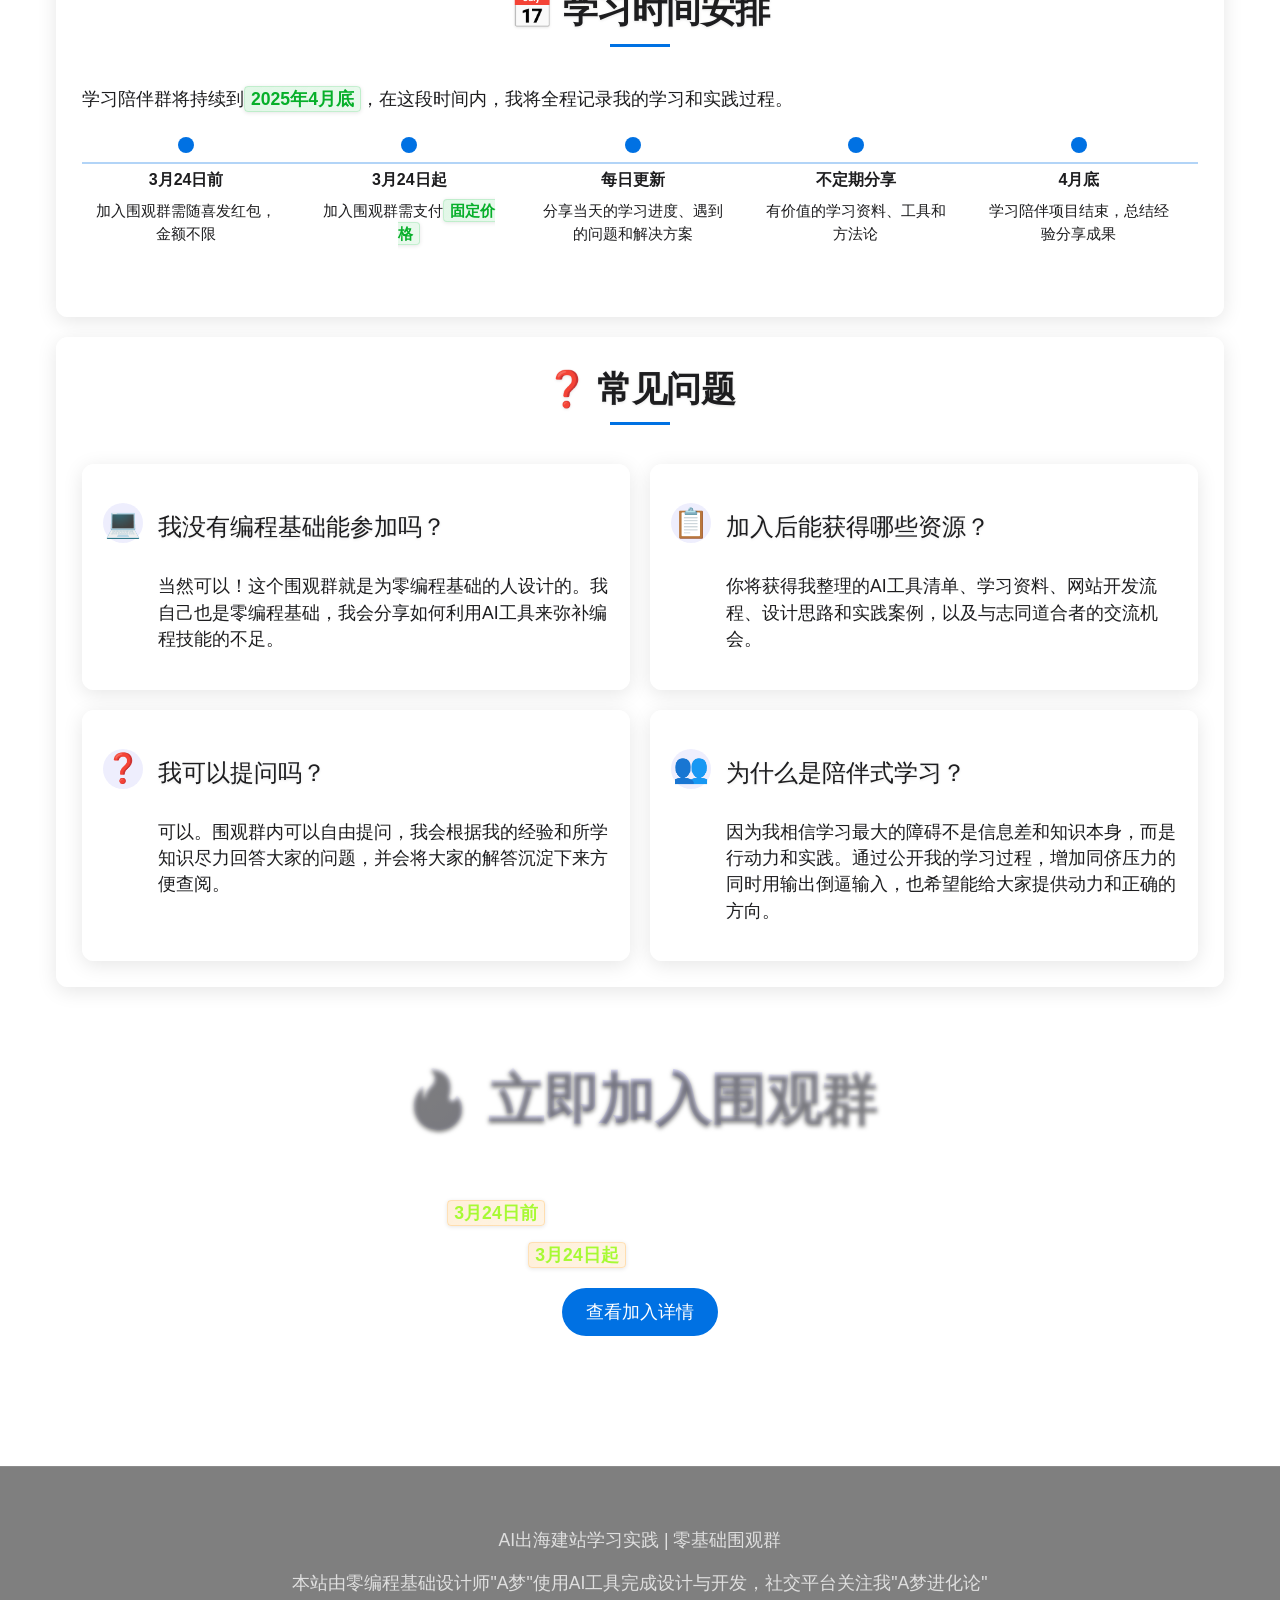
==== commit 79efe677: "更新网站内容" ====
--- a/index.html
+++ b/index.html
@@ -1535,7 +1535,7 @@
         <div class="section-title">
           <h2>📅 学习时间安排</h2>
         </div>
-        <p>学习陪伴群将持续到<span class="highlight-success">2024年4月底</span>，在这段时间内，我将全程记录我的学习和实践过程。</p>
+        <p>学习陪伴群将持续到<span class="highlight-success">2025年4月底</span>，在这段时间内，我将全程记录我的学习和实践过程。</p>
         
         <div class="horizontal-timeline">
           <div class="horizontal-timeline-item">
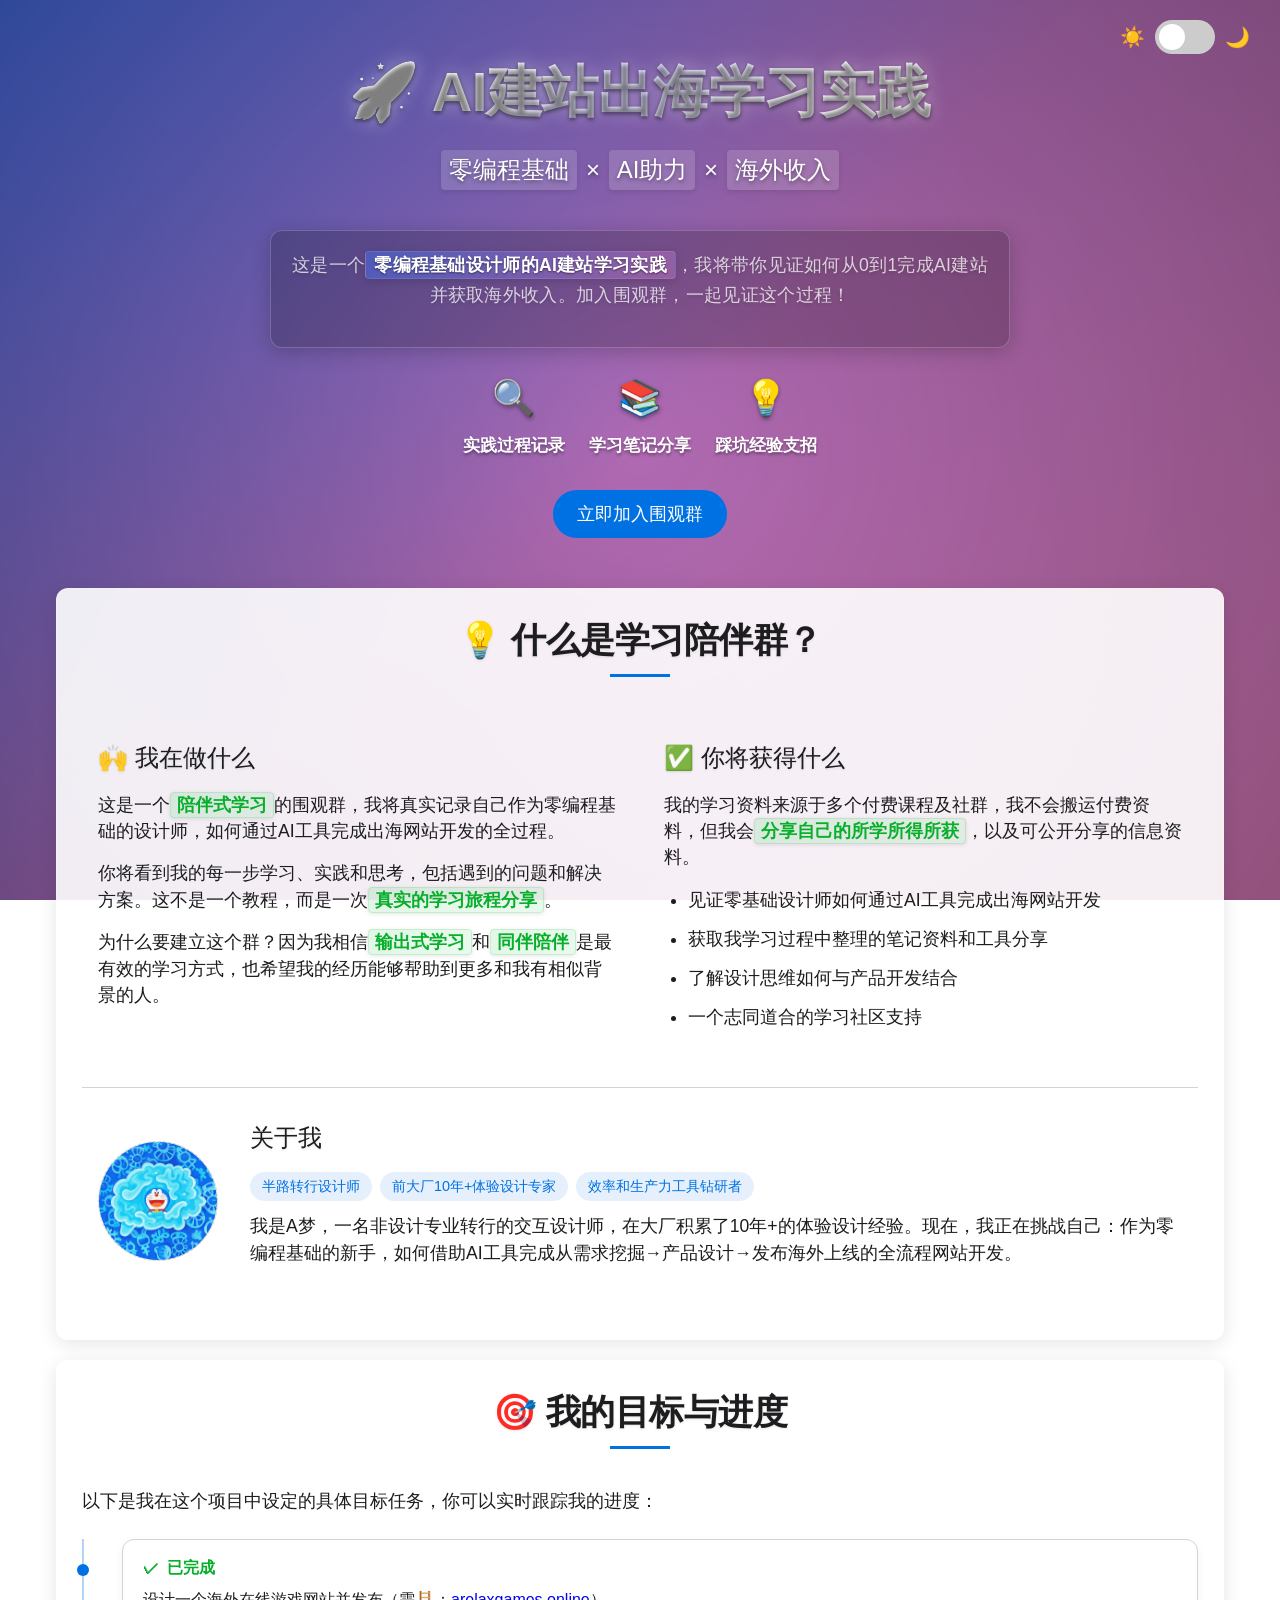
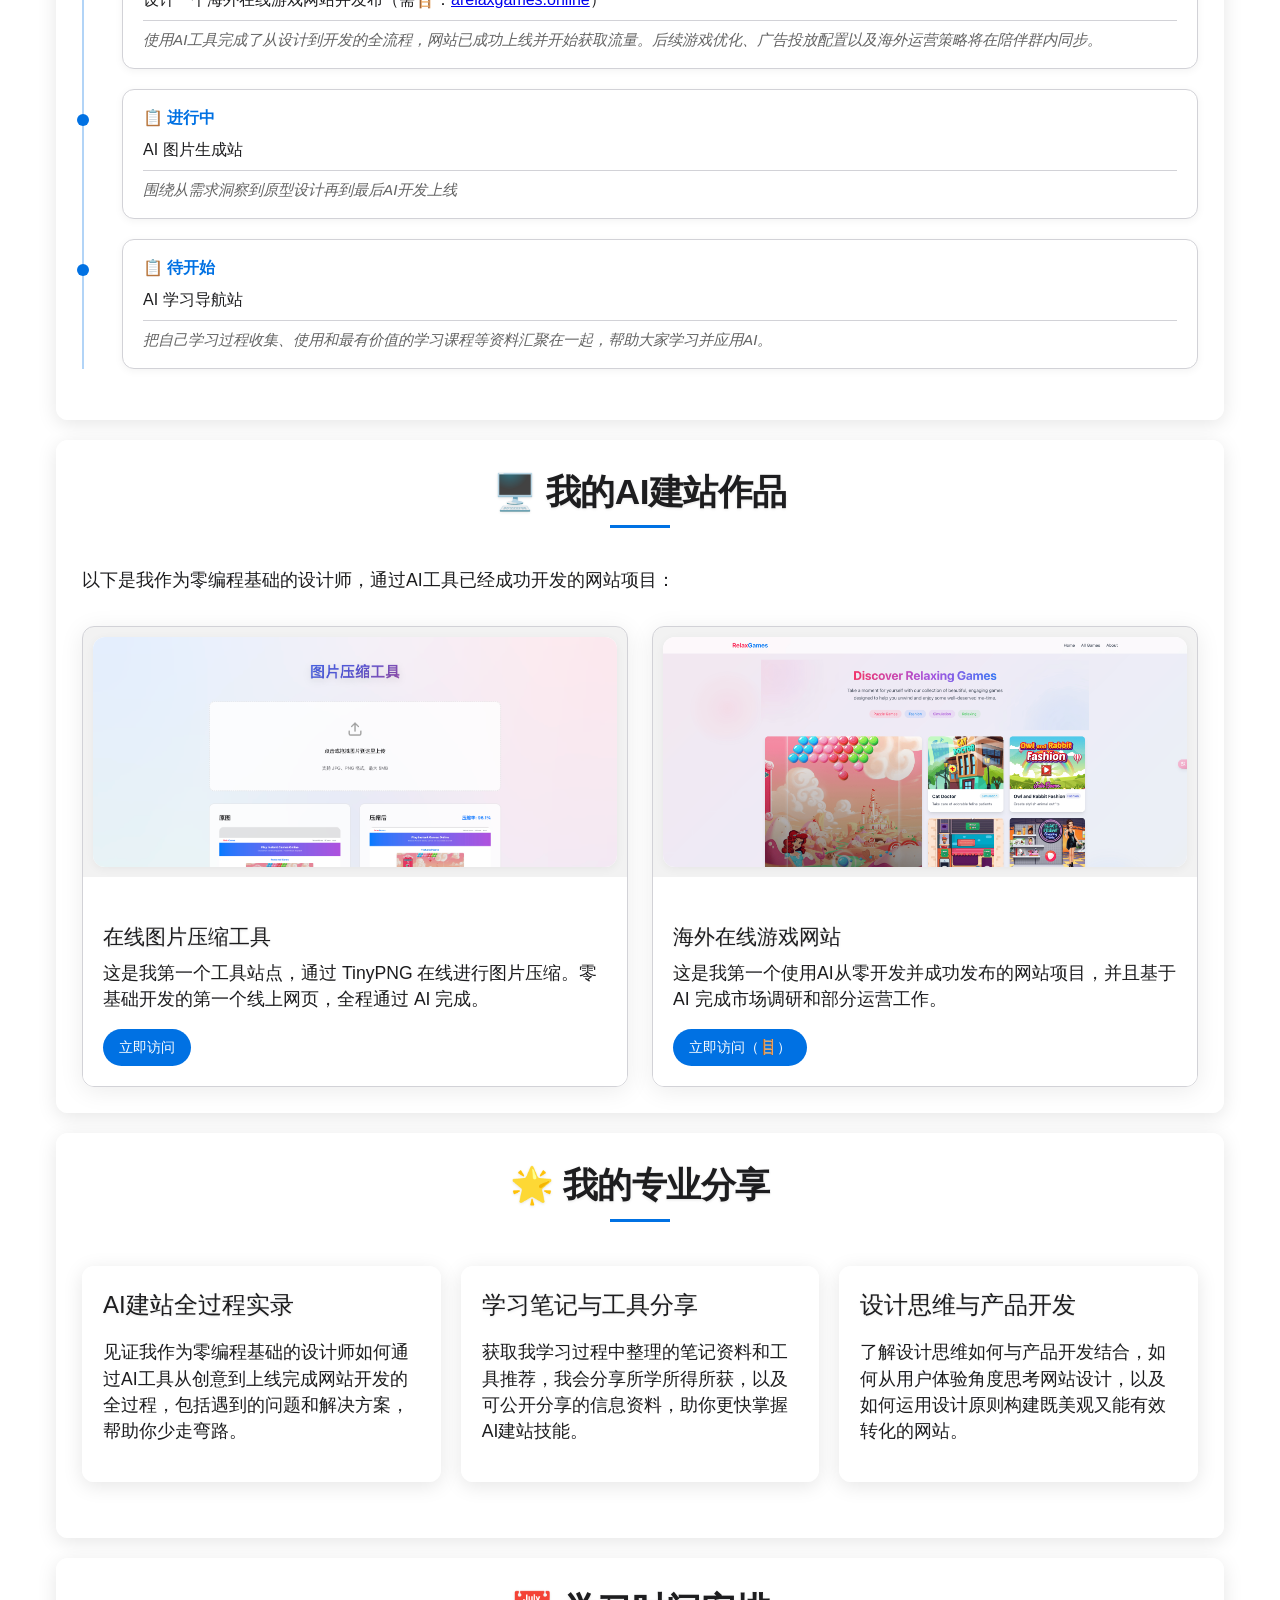
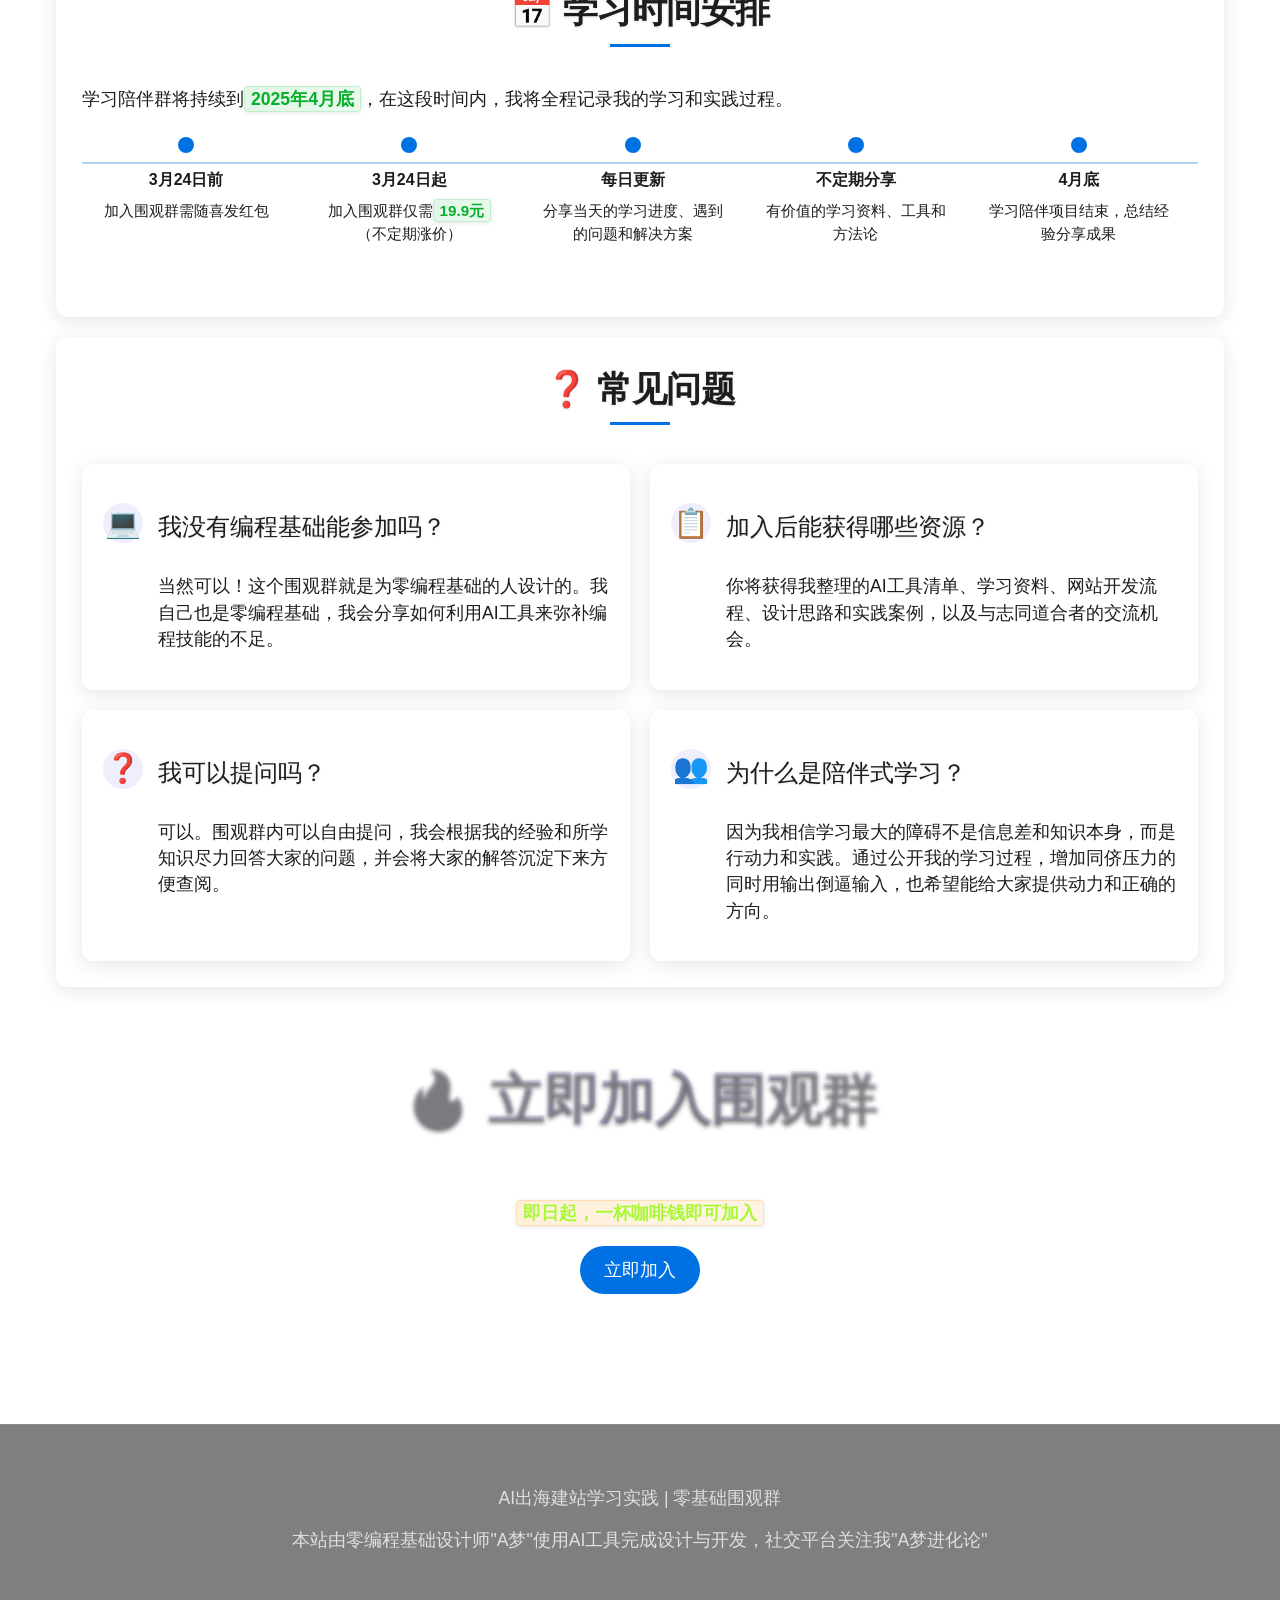
==== commit 2f516148: "更新加入价格信息和支付二维码" ====
--- a/index.html
+++ b/index.html
@@ -3,7 +3,20 @@
   <head>
     <meta charset="UTF-8">
     <meta name="viewport" content="width=device-width, initial-scale=1.0">
-    <title>AI出海建站学习实践 - 零基础围观群</title>
+    <link rel="icon" type="image/svg+xml" href="/favicon.svg">
+    <link rel="alternate icon" href="images/favicon.svg">
+    <title>AI出海建站学习实践 - 学习陪伴群</title>
+    <!-- Google tag (gtag.js) -->
+    <script async src="https://www.googletagmanager.com/gtag/js?id=G-0D6W1CKTZ6"></script>
+    <script>
+      window.dataLayer = window.dataLayer || [];
+      function gtag(){dataLayer.push(arguments);}
+      gtag('js', new Date());
+
+      gtag('config', 'G-0D6W1CKTZ6');
+    </script>
+    <!-- Umami Analytics -->
+    <script defer src="https://cloud.umami.is/script.js" data-website-id="778042ca-fde2-4f8b-9932-eb3a4ba64859"></script>
     <style>
       :root {
         /* Light Mode Colors */
@@ -1541,12 +1554,12 @@
           <div class="horizontal-timeline-item">
             <div class="horizontal-timeline-marker"></div>
             <div class="horizontal-timeline-date">3月24日前</div>
-            <div class="horizontal-timeline-content">加入围观群需随喜发红包，金额不限</div>
+            <div class="horizontal-timeline-content">加入围观群需随喜发红包</div>
           </div>
           <div class="horizontal-timeline-item">
             <div class="horizontal-timeline-marker"></div>
             <div class="horizontal-timeline-date">3月24日起</div>
-            <div class="horizontal-timeline-content">加入围观群需支付<span class="highlight-success">固定价格</span></div>
+            <div class="horizontal-timeline-content">加入围观群仅需<span class="highlight-success">19.9元</span>（不定期涨价）</div>
           </div>
           <div class="horizontal-timeline-item">
             <div class="horizontal-timeline-marker"></div>
@@ -1625,11 +1638,10 @@
       <div class="cta-section">
         <h1>🔥 立即加入围观群</h1>
         <p>添加我的微信，备注"AI建站"，即可加入围观群</p>
-        <p><span class="highlight-warning">3月24日前</span>：随喜发红包即可加入（金额不限）</p>
-        <p><span class="highlight-warning">3月24日起</span>：固定价格加入</p>
+        <p><span class="highlight-warning">即日起，一杯咖啡钱即可加入</span></p>
         
         <div style="margin-top: 20px;">
-          <button class="button" onclick="openModal()">查看加入详情</button>
+          <button class="button" onclick="openModal()">立即加入</button>
         </div>
       </div>
     </div>
@@ -1661,16 +1673,16 @@
           <div class="qr-code">
             <div class="qr-placeholder">
               <img id="modalPaymentQRCode" src="images/payment-qr.png" alt="付款二维码">
-              <div class="image-placeholder-text">付款二维码</div>
+              <div class="image-placeholder-text">扫码付款二维码</div>
             </div>
             <p class="qr-text">付款二维码</p>
+            <p class="qr-text">好友直接转账<span class="highlight-success">19.9</span>即可</p>
           </div>
         </div>
         
         <div style="margin-top: 24px;">
-          <p class="payment-note" ><span class="highlight-success">3月24日前</span>：随喜发红包即可加入（金额不限）</p>
-          <p class="payment-note" ><span class="highlight-success">3月24日起</span>：固定价格加入</p>
-          <p class="payment-note" style="margin-top: 10px;">支付成功后，请将付款截图发送给我，我会在 3月23日 周日将你拉入群</p>
+          <p class="payment-note" ><span class="highlight-success">即日起19.9元立刻加入围观群</span></p>
+          <p class="payment-note" style="margin-top: 10px;">支付成功后，请将付款截图发送给我，我会将你拉入群</p>
         </div>
         
         <button class="button" style="margin-top: 24px;" onclick="closeModal()">我知道了</button>
